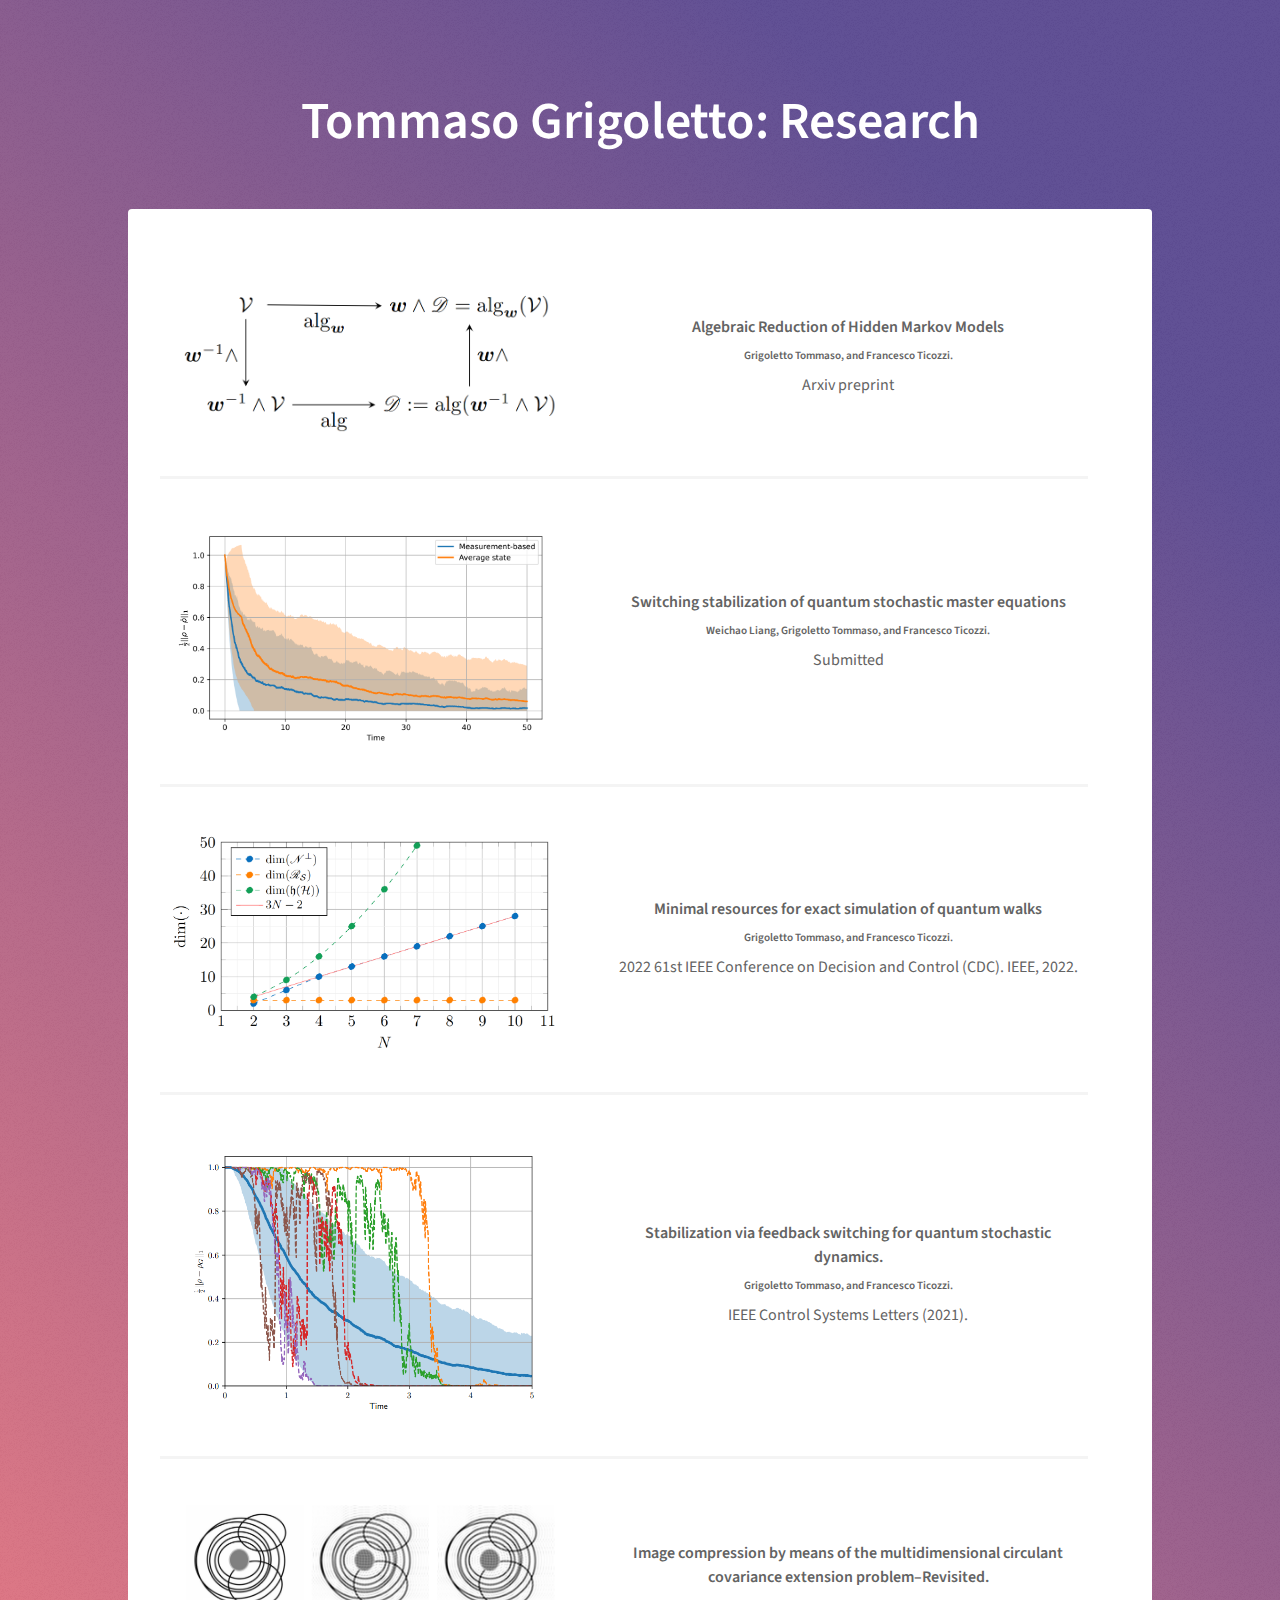
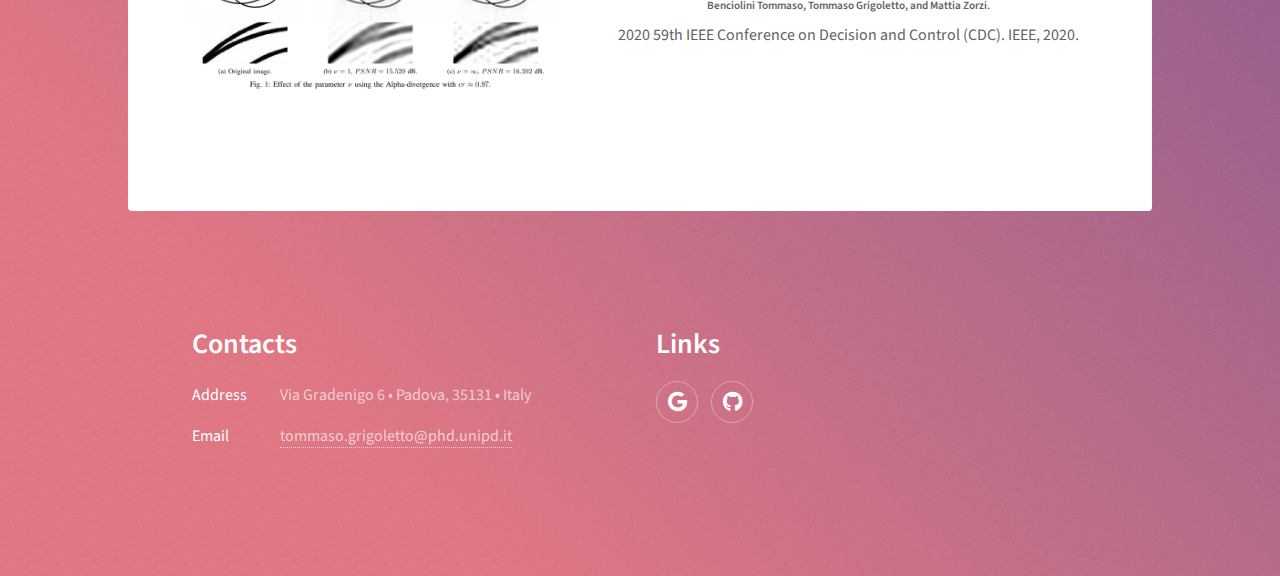
==== pubblications.html @ 8ddb5801 "first commit" ====
<!DOCTYPE HTML>
<html>
	<head>
		<title>Tommaso Grigoletto-Pubblications</title>
		<meta charset="utf-8" />
		<meta name="viewport" content="width=device-width, initial-scale=1, user-scalable=no" />
		<link rel="stylesheet" href="assets/css/main.css" />
		<noscript><link rel="stylesheet" href="assets/css/noscript.css" /></noscript>
	</head>
	<body class="is-preload">

		<!-- Wrapper -->
			<div id="wrapper">

				<!-- Header -->
					<header id="header" class="alt">
						<h1><a href="index.html">Tommaso Grigoletto</a>: Research</h1>
						<!-- <p>Complete list of my pubblications</p> -->
					</header>

				<!-- Main -->
					<div id="main">
						<section id="first" class="main special">
							<ul class="features">
								<article>
									<a  href="https://arxiv.org/abs/2208.05968" class="image"><img src="images/HMMmodel_reduction.png" alt="" /></a>
									<div class="inner">
										<h4><a href="https://arxiv.org/abs/2208.05968">Algebraic Reduction of Hidden Markov Models</a></h4>
										<h5>Grigoletto Tommaso, and Francesco Ticozzi. </h5>
										<p>Arxiv preprint</p>
									</div>
								</article>
								<article>
									<a  href="" class="image"><img src="images/switching2022.png" alt="" /></a>
									<div class="inner">
										<h4><a href="">Switching stabilization of quantum stochastic master equations</a></h4>
										<h5>Weichao Liang, Grigoletto Tommaso, and Francesco Ticozzi. </h5>
										<p>Submitted</p>
									</div>
								</article>
								<article>
									<a href="https://cdc2022.ieeecss.org/" class="image"><img src="images/cdc2022.png" alt="" /></a>
									<div class="inner">
										<h4><a href="https://cdc2022.ieeecss.org/">Minimal resources for exact simulation of quantum walks</a></h4>
										<h5>Grigoletto Tommaso, and Francesco Ticozzi. </h5>
										<p>2022 61st IEEE Conference on Decision and Control (CDC). IEEE, 2022.</p>
									</div>
								</article>
								<article>
									<a href="https://arxiv.org/abs/2012.08712" class="image"><img src="images/plot_2_thesis.png" alt="" /></a> 
									<div class="inner">
										<h4><a href="https://arxiv.org/abs/2012.08712">Stabilization via feedback switching for quantum stochastic dynamics.</a></h4>
										<h5>Grigoletto Tommaso, and Francesco Ticozzi. </h5>
										<p>IEEE Control Systems Letters (2021).</p>
									</div>
								</article>
								<article>
									<a href="https://arxiv.org/abs/2009.02508" class="image"><img src="images/cdc2020paper.png" alt="" /></a>
									<div class="inner">
										<h4><a href="https://arxiv.org/abs/2009.02508">Image compression by means of the multidimensional circulant covariance extension problem–Revisited.</a></h4>
										<h5>Benciolini Tommaso, Tommaso Grigoletto, and Mattia Zorzi.</h5>
										<p>2020 59th IEEE Conference on Decision and Control (CDC). IEEE, 2020.</p>
									</div>
								</article>
							</ul>
						</section>
						<div class="features">
							
						</div>

					</div>

				<!-- Footer -->
				<footer id="footer">
					<section>
						<h2>Contacts</h2>
						<dl class="alt">
							<dt>Address</dt>
							<dd>Via Gradenigo 6 &bull; Padova, 35131 &bull; Italy</dd>
							<dt>Email</dt>
							<dd><a href="emailto:tommaso.grigoletto@phd.unipd.it">tommaso.grigoletto@phd.unipd.it</a></dd>
						</dl>
					</section>
					<section>
						<h2>Links</h2>
						<ul class="icons">
							<!-- <li><a href="#" class="icon brands fa-twitter alt"><span class="label">Twitter</span></a></li>
							<li><a href="#" class="icon brands fa-facebook-f alt"><span class="label">Facebook</span></a></li>
							<li><a href="#" class="icon brands fa-instagram alt"><span class="label">Instagram</span></a></li> -->
							<li><a href="https://scholar.google.com/citations?user=uL1W4vEAAAAJ&hl=it&oi=ao" class="icon brands fa-google alt"><span class="label">Google Scholar</span></a></li>
							<li><a href="https://github.com/tommygrigo" class="icon brands fa-github alt"><span class="label">GitHub</span></a></li>
							<!-- <li><a href="#" class="icon brands fa-dribbble alt"><span class="label">Dribbble</span></a></li> -->
						</ul>
					</section>
					<!-- <p class="copyright">&copy; Untitled. Design: <a href="https://html5up.net">HTML5 UP</a>.</p> -->
				</footer>

			</div>

		<!-- Scripts -->
			<script src="assets/js/jquery.min.js"></script>
			<script src="assets/js/jquery.scrollex.min.js"></script>
			<script src="assets/js/jquery.scrolly.min.js"></script>
			<script src="assets/js/browser.min.js"></script>
			<script src="assets/js/breakpoints.min.js"></script>
			<script src="assets/js/util.js"></script>
			<script src="assets/js/main.js"></script>

	</body>
</html>
---- assets/css/main.css ----
@import url(fontawesome-all.min.css);
@import 'https://fonts.googleapis.com/css?family=Source+Sans+Pro:300,400';

/*
	Stellar by HTML5 UP
	html5up.net | @ajlkn
	Free for personal and commercial use under the CCA 3.0 license (html5up.net/license)
*/

html, body, div, span, applet, object,
iframe, h1, h2, h3, h4, h5, h6, p, blockquote,
pre, a, abbr, acronym, address, big, cite,
code, del, dfn, em, img, ins, kbd, q, s, samp,
small, strike, strong, sub, sup, tt, var, b,
u, i, center, dl, dt, dd, ol, ul, li, fieldset,
form, label, legend, table, caption, tbody,
tfoot, thead, tr, th, td, article, aside,
canvas, details, embed, figure, figcaption,
footer, header, hgroup, menu, nav, output, ruby,
section, summary, time, mark, audio, video {
	margin: 0;
	padding: 0;
	border: 0;
	font-size: 100%;
	font: inherit;
	vertical-align: baseline;}

article, aside, details, figcaption, figure,
footer, header, hgroup, menu, nav, section {
	display: block;}

body {
	line-height: 1;
}

ol, ul {
	list-style: none;
}

blockquote, q {
	quotes: none;
}

	blockquote:before, blockquote:after, q:before, q:after {
		content: '';
		content: none;
	}

table {
	border-collapse: collapse;
	border-spacing: 0;
}

body {
	-webkit-text-size-adjust: none;
}

mark {
	background-color: transparent;
	color: inherit;
}

input::-moz-focus-inner {
	border: 0;
	padding: 0;
}

input, select, textarea {
	-moz-appearance: none;
	-webkit-appearance: none;
	-ms-appearance: none;
	appearance: none;
}

/* Basic */

	@-ms-viewport {
		width: device-width;
	}

	body {
		-ms-overflow-style: scrollbar;
	}

	@media screen and (max-width: 480px) {

		html, body {
			min-width: 320px;
		}

	}

	html {
		box-sizing: border-box;
	}

	*, *:before, *:after {
		box-sizing: inherit;
	}

	body {
		background-color: #935d8c;
		background-image: url("images/overlay.png"), -moz-linear-gradient(45deg, #e37682 15%, #5f4d93 85%);
		background-image: url("images/overlay.png"), -webkit-linear-gradient(45deg, #e37682 15%, #5f4d93 85%);
		background-image: url("images/overlay.png"), -ms-linear-gradient(45deg, #e37682 15%, #5f4d93 85%);
		background-image: url("images/overlay.png"), linear-gradient(45deg, #e37682 15%, #5f4d93 85%);
	}

		body.is-preload *, body.is-preload *:before, body.is-preload *:after {
			-moz-animation: none !important;
			-webkit-animation: none !important;
			-ms-animation: none !important;
			animation: none !important;
			-moz-transition: none !important;
			-webkit-transition: none !important;
			-ms-transition: none !important;
			transition: none !important;
		}

/* Type */

	body {
		background-color: #935d8c;
		color: rgba(255, 255, 255, 0.65);
	}

	body, input, select, textarea {
		font-family: "Source Sans Pro", Helvetica, sans-serif;
		font-size: 17pt;
		font-weight: 400;
		line-height: 1.75;
	}

		@media screen and (max-width: 1680px) {

			body, input, select, textarea {
				font-size: 14pt;
			}

		}

		@media screen and (max-width: 1280px) {

			body, input, select, textarea {
				font-size: 12pt;
			}

		}

		@media screen and (max-width: 360px) {

			body, input, select, textarea {
				font-size: 11pt;
			}

		}

	a {
		-moz-transition: color 0.2s ease, border-bottom 0.2s ease;
		-webkit-transition: color 0.2s ease, border-bottom 0.2s ease;
		-ms-transition: color 0.2s ease, border-bottom 0.2s ease;
		transition: color 0.2s ease, border-bottom 0.2s ease;
		text-decoration: none;
		border-bottom: dotted 1px;
		color: inherit;
	}

		a:hover {
			border-bottom-color: transparent;
		}

	strong, b {
		font-weight: 700;
	}

	em, i {
		font-style: italic;
	}

	p {
		margin: 0 0 2em 0;
	}

		p.content {
			-moz-columns: 20em 2;
			-webkit-columns: 20em 2;
			-ms-columns: 20em 2;
			columns: 20em 2;
			-moz-column-gap: 2em;
			-webkit-column-gap: 2em;
			-ms-column-gap: 2em;
			column-gap: 2em;
			text-align: justify;
		}

	h1, h2, h3, h4, h5, h6 {
		font-weight: 600;
		line-height: 1em;
		margin: 0 0 0.56em 0;
	/*letter-spacing: -0.025em;*/
	}

		h1 a, h2 a, h3 a, h4 a, h5 a, h6 a {
			border: 0;
			color: inherit;
			text-decoration: none;
		}

		h2 {
			font-size: 1.75em;
			line-height: 1.5em;
		}
	
		h3 {
			font-size: 1em;
			line-height: 1.5em;
		}
	
		h4 {
			font-size: 1em;
			line-height: 1.5em;
		}
	
		h5 {
			font-size: 0.7em;
			line-height: 1.5em;
		}
	
		h6 {
			font-size: 0.5Sem;
			line-height: 1.5em;
		}

	@media screen and (max-width: 736px) {

		h1 {
			font-size: 2em;
		}

	}

	sub {
		font-size: 0.8em;
		position: relative;
		top: 0.5em;
	}

	sup {
		font-size: 0.8em;
		position: relative;
		top: -0.5em;
	}

	blockquote {
		border-left: solid 4px;
		font-style: italic;
		margin: 0 0 2em 0;
		padding: 0.5em 0 0.5em 2em;
	}

	code {
		border-radius: 8px;
		border: solid 1px;
		font-family: "Courier New", monospace;
		font-size: 0.9em;
		margin: 0 0.25em;
		padding: 0.25em 0.65em;
	}

	pre {
		-webkit-overflow-scrolling: touch;
		font-family: "Courier New", monospace;
		font-size: 0.9em;
		margin: 0 0 2em 0;
	}

		pre code {
			display: block;
			line-height: 1.75;
			padding: 1em 1.5em;
			overflow-x: auto;
		}

	hr {
		border: 0;
		border-bottom: solid 1px;
		margin: 2em 0;
	}

		hr.major {
			margin: 3em 0;
		}

	.align-left {
		text-align: left;
	}

	.align-center {
		text-align: center;
	}

	.align-right {
		text-align: right;
	}

	input, select, textarea {
		color: #ffffff;
	}

	a:hover {
		color: #ffffff;
	}

	strong, b {
		color: #ffffff;
	}

	h1, h2, h3, h4, h5, h6 {
		color: #ffffff;
	}

	blockquote {
		border-left-color: rgba(255, 255, 255, 0.35);
	}

	code {
		background: rgba(255, 255, 255, 0.075);
		border-color: rgba(255, 255, 255, 0.35);
	}

	hr {
		border-bottom-color: rgba(255, 255, 255, 0.35);
	}

/* Row */

	.row {
		display: flex;
		flex-wrap: wrap;
		box-sizing: border-box;
		align-items: stretch;
	}

		.row > * {
			box-sizing: border-box;
		}

		.row.gtr-uniform > * > :last-child {
			margin-bottom: 0;
		}

		.row.aln-left {
			justify-content: flex-start;
		}

		.row.aln-center {
			justify-content: center;
		}

		.row.aln-right {
			justify-content: flex-end;
		}

		.row.aln-top {
			align-items: flex-start;
		}

		.row.aln-middle {
			align-items: center;
		}

		.row.aln-bottom {
			align-items: flex-end;
		}

		.row > .imp {
			order: -1;
		}

		.row > .col-1 {
			width: 8.33333%;
		}

		.row > .off-1 {
			margin-left: 8.33333%;
		}

		.row > .col-2 {
			width: 16.66667%;
		}

		.row > .off-2 {
			margin-left: 16.66667%;
		}

		.row > .col-3 {
			width: 25%;
		}

		.row > .off-3 {
			margin-left: 25%;
		}

		.row > .col-4 {
			width: 33.33333%;
		}

		.row > .off-4 {
			margin-left: 33.33333%;
		}

		.row > .col-5 {
			width: 41.66667%;
		}

		.row > .off-5 {
			margin-left: 41.66667%;
		}

		.row > .col-6 {
			width: 50%;
		}

		.row > .off-6 {
			margin-left: 50%;
		}

		.row > .col-7 {
			width: 58.33333%;
		}

		.row > .off-7 {
			margin-left: 58.33333%;
		}

		.row > .col-8 {
			width: 66.66667%;
		}

		.row > .off-8 {
			margin-left: 66.66667%;
		}

		.row > .col-9 {
			width: 75%;
		}

		.row > .off-9 {
			margin-left: 75%;
		}

		.row > .col-10 {
			width: 83.33333%;
		}

		.row > .off-10 {
			margin-left: 83.33333%;
		}

		.row > .col-11 {
			width: 91.66667%;
		}

		.row > .off-11 {
			margin-left: 91.66667%;
		}

		.row > .col-12 {
			width: 100%;
		}

		.row > .off-12 {
			margin-left: 100%;
		}

		.row.gtr-0 {
			margin-top: 0;
			margin-left: 0em;
		}

			.row.gtr-0 > * {
				padding: 0 0 0 0em;
			}

			.row.gtr-0.gtr-uniform {
				margin-top: 0em;
			}

				.row.gtr-0.gtr-uniform > * {
					padding-top: 0em;
				}

		.row.gtr-25 {
			margin-top: 0;
			margin-left: -0.375em;
		}

			.row.gtr-25 > * {
				padding: 0 0 0 0.375em;
			}

			.row.gtr-25.gtr-uniform {
				margin-top: -0.375em;
			}

				.row.gtr-25.gtr-uniform > * {
					padding-top: 0.375em;
				}

		.row.gtr-50 {
			margin-top: 0;
			margin-left: -0.75em;
		}

			.row.gtr-50 > * {
				padding: 0 0 0 0.75em;
			}

			.row.gtr-50.gtr-uniform {
				margin-top: -0.75em;
			}

				.row.gtr-50.gtr-uniform > * {
					padding-top: 0.75em;
				}

		.row {
			margin-top: 0;
			margin-left: -1.5em;
		}

			.row > * {
				padding: 0 0 0 1.5em;
			}

			.row.gtr-uniform {
				margin-top: -1.5em;
			}

				.row.gtr-uniform > * {
					padding-top: 1.5em;
				}

		.row.gtr-150 {
			margin-top: 0;
			margin-left: -2.25em;
		}

			.row.gtr-150 > * {
				padding: 0 0 0 2.25em;
			}

			.row.gtr-150.gtr-uniform {
				margin-top: -2.25em;
			}

				.row.gtr-150.gtr-uniform > * {
					padding-top: 2.25em;
				}

		.row.gtr-200 {
			margin-top: 0;
			margin-left: -3em;
		}

			.row.gtr-200 > * {
				padding: 0 0 0 3em;
			}

			.row.gtr-200.gtr-uniform {
				margin-top: -3em;
			}

				.row.gtr-200.gtr-uniform > * {
					padding-top: 3em;
				}

		@media screen and (max-width: 1680px) {

			.row {
				display: flex;
				flex-wrap: wrap;
				box-sizing: border-box;
				align-items: stretch;
			}

				.row > * {
					box-sizing: border-box;
				}

				.row.gtr-uniform > * > :last-child {
					margin-bottom: 0;
				}

				.row.aln-left {
					justify-content: flex-start;
				}

				.row.aln-center {
					justify-content: center;
				}

				.row.aln-right {
					justify-content: flex-end;
				}

				.row.aln-top {
					align-items: flex-start;
				}

				.row.aln-middle {
					align-items: center;
				}

				.row.aln-bottom {
					align-items: flex-end;
				}

				.row > .imp-xlarge {
					order: -1;
				}

				.row > .col-1-xlarge {
					width: 8.33333%;
				}

				.row > .off-1-xlarge {
					margin-left: 8.33333%;
				}

				.row > .col-2-xlarge {
					width: 16.66667%;
				}

				.row > .off-2-xlarge {
					margin-left: 16.66667%;
				}

				.row > .col-3-xlarge {
					width: 25%;
				}

				.row > .off-3-xlarge {
					margin-left: 25%;
				}

				.row > .col-4-xlarge {
					width: 33.33333%;
				}

				.row > .off-4-xlarge {
					margin-left: 33.33333%;
				}

				.row > .col-5-xlarge {
					width: 41.66667%;
				}

				.row > .off-5-xlarge {
					margin-left: 41.66667%;
				}

				.row > .col-6-xlarge {
					width: 50%;
				}

				.row > .off-6-xlarge {
					margin-left: 50%;
				}

				.row > .col-7-xlarge {
					width: 58.33333%;
				}

				.row > .off-7-xlarge {
					margin-left: 58.33333%;
				}

				.row > .col-8-xlarge {
					width: 66.66667%;
				}

				.row > .off-8-xlarge {
					margin-left: 66.66667%;
				}

				.row > .col-9-xlarge {
					width: 75%;
				}

				.row > .off-9-xlarge {
					margin-left: 75%;
				}

				.row > .col-10-xlarge {
					width: 83.33333%;
				}

				.row > .off-10-xlarge {
					margin-left: 83.33333%;
				}

				.row > .col-11-xlarge {
					width: 91.66667%;
				}

				.row > .off-11-xlarge {
					margin-left: 91.66667%;
				}

				.row > .col-12-xlarge {
					width: 100%;
				}

				.row > .off-12-xlarge {
					margin-left: 100%;
				}

				.row.gtr-0 {
					margin-top: 0;
					margin-left: 0em;
				}

					.row.gtr-0 > * {
						padding: 0 0 0 0em;
					}

					.row.gtr-0.gtr-uniform {
						margin-top: 0em;
					}

						.row.gtr-0.gtr-uniform > * {
							padding-top: 0em;
						}

				.row.gtr-25 {
					margin-top: 0;
					margin-left: -0.375em;
				}

					.row.gtr-25 > * {
						padding: 0 0 0 0.375em;
					}

					.row.gtr-25.gtr-uniform {
						margin-top: -0.375em;
					}

						.row.gtr-25.gtr-uniform > * {
							padding-top: 0.375em;
						}

				.row.gtr-50 {
					margin-top: 0;
					margin-left: -0.75em;
				}

					.row.gtr-50 > * {
						padding: 0 0 0 0.75em;
					}

					.row.gtr-50.gtr-uniform {
						margin-top: -0.75em;
					}

						.row.gtr-50.gtr-uniform > * {
							padding-top: 0.75em;
						}

				.row {
					margin-top: 0;
					margin-left: -1.5em;
				}

					.row > * {
						padding: 0 0 0 1.5em;
					}

					.row.gtr-uniform {
						margin-top: -1.5em;
					}

						.row.gtr-uniform > * {
							padding-top: 1.5em;
						}

				.row.gtr-150 {
					margin-top: 0;
					margin-left: -2.25em;
				}

					.row.gtr-150 > * {
						padding: 0 0 0 2.25em;
					}

					.row.gtr-150.gtr-uniform {
						margin-top: -2.25em;
					}

						.row.gtr-150.gtr-uniform > * {
							padding-top: 2.25em;
						}

				.row.gtr-200 {
					margin-top: 0;
					margin-left: -3em;
				}

					.row.gtr-200 > * {
						padding: 0 0 0 3em;
					}

					.row.gtr-200.gtr-uniform {
						margin-top: -3em;
					}

						.row.gtr-200.gtr-uniform > * {
							padding-top: 3em;
						}

		}

		@media screen and (max-width: 1280px) {

			.row {
				display: flex;
				flex-wrap: wrap;
				box-sizing: border-box;
				align-items: stretch;
			}

				.row > * {
					box-sizing: border-box;
				}

				.row.gtr-uniform > * > :last-child {
					margin-bottom: 0;
				}

				.row.aln-left {
					justify-content: flex-start;
				}

				.row.aln-center {
					justify-content: center;
				}

				.row.aln-right {
					justify-content: flex-end;
				}

				.row.aln-top {
					align-items: flex-start;
				}

				.row.aln-middle {
					align-items: center;
				}

				.row.aln-bottom {
					align-items: flex-end;
				}

				.row > .imp-large {
					order: -1;
				}

				.row > .col-1-large {
					width: 8.33333%;
				}

				.row > .off-1-large {
					margin-left: 8.33333%;
				}

				.row > .col-2-large {
					width: 16.66667%;
				}

				.row > .off-2-large {
					margin-left: 16.66667%;
				}

				.row > .col-3-large {
					width: 25%;
				}

				.row > .off-3-large {
					margin-left: 25%;
				}

				.row > .col-4-large {
					width: 33.33333%;
				}

				.row > .off-4-large {
					margin-left: 33.33333%;
				}

				.row > .col-5-large {
					width: 41.66667%;
				}

				.row > .off-5-large {
					margin-left: 41.66667%;
				}

				.row > .col-6-large {
					width: 50%;
				}

				.row > .off-6-large {
					margin-left: 50%;
				}

				.row > .col-7-large {
					width: 58.33333%;
				}

				.row > .off-7-large {
					margin-left: 58.33333%;
				}

				.row > .col-8-large {
					width: 66.66667%;
				}

				.row > .off-8-large {
					margin-left: 66.66667%;
				}

				.row > .col-9-large {
					width: 75%;
				}

				.row > .off-9-large {
					margin-left: 75%;
				}

				.row > .col-10-large {
					width: 83.33333%;
				}

				.row > .off-10-large {
					margin-left: 83.33333%;
				}

				.row > .col-11-large {
					width: 91.66667%;
				}

				.row > .off-11-large {
					margin-left: 91.66667%;
				}

				.row > .col-12-large {
					width: 100%;
				}

				.row > .off-12-large {
					margin-left: 100%;
				}

				.row.gtr-0 {
					margin-top: 0;
					margin-left: 0em;
				}

					.row.gtr-0 > * {
						padding: 0 0 0 0em;
					}

					.row.gtr-0.gtr-uniform {
						margin-top: 0em;
					}

						.row.gtr-0.gtr-uniform > * {
							padding-top: 0em;
						}

				.row.gtr-25 {
					margin-top: 0;
					margin-left: -0.375em;
				}

					.row.gtr-25 > * {
						padding: 0 0 0 0.375em;
					}

					.row.gtr-25.gtr-uniform {
						margin-top: -0.375em;
					}

						.row.gtr-25.gtr-uniform > * {
							padding-top: 0.375em;
						}

				.row.gtr-50 {
					margin-top: 0;
					margin-left: -0.75em;
				}

					.row.gtr-50 > * {
						padding: 0 0 0 0.75em;
					}

					.row.gtr-50.gtr-uniform {
						margin-top: -0.75em;
					}

						.row.gtr-50.gtr-uniform > * {
							padding-top: 0.75em;
						}

				.row {
					margin-top: 0;
					margin-left: -1.5em;
				}

					.row > * {
						padding: 0 0 0 1.5em;
					}

					.row.gtr-uniform {
						margin-top: -1.5em;
					}

						.row.gtr-uniform > * {
							padding-top: 1.5em;
						}

				.row.gtr-150 {
					margin-top: 0;
					margin-left: -2.25em;
				}

					.row.gtr-150 > * {
						padding: 0 0 0 2.25em;
					}

					.row.gtr-150.gtr-uniform {
						margin-top: -2.25em;
					}

						.row.gtr-150.gtr-uniform > * {
							padding-top: 2.25em;
						}

				.row.gtr-200 {
					margin-top: 0;
					margin-left: -3em;
				}

					.row.gtr-200 > * {
						padding: 0 0 0 3em;
					}

					.row.gtr-200.gtr-uniform {
						margin-top: -3em;
					}

						.row.gtr-200.gtr-uniform > * {
							padding-top: 3em;
						}

		}

		@media screen and (max-width: 980px) {

			.row {
				display: flex;
				flex-wrap: wrap;
				box-sizing: border-box;
				align-items: stretch;
			}

				.row > * {
					box-sizing: border-box;
				}

				.row.gtr-uniform > * > :last-child {
					margin-bottom: 0;
				}

				.row.aln-left {
					justify-content: flex-start;
				}

				.row.aln-center {
					justify-content: center;
				}

				.row.aln-right {
					justify-content: flex-end;
				}

				.row.aln-top {
					align-items: flex-start;
				}

				.row.aln-middle {
					align-items: center;
				}

				.row.aln-bottom {
					align-items: flex-end;
				}

				.row > .imp-medium {
					order: -1;
				}

				.row > .col-1-medium {
					width: 8.33333%;
				}

				.row > .off-1-medium {
					margin-left: 8.33333%;
				}

				.row > .col-2-medium {
					width: 16.66667%;
				}

				.row > .off-2-medium {
					margin-left: 16.66667%;
				}

				.row > .col-3-medium {
					width: 25%;
				}

				.row > .off-3-medium {
					margin-left: 25%;
				}

				.row > .col-4-medium {
					width: 33.33333%;
				}

				.row > .off-4-medium {
					margin-left: 33.33333%;
				}

				.row > .col-5-medium {
					width: 41.66667%;
				}

				.row > .off-5-medium {
					margin-left: 41.66667%;
				}

				.row > .col-6-medium {
					width: 50%;
				}

				.row > .off-6-medium {
					margin-left: 50%;
				}

				.row > .col-7-medium {
					width: 58.33333%;
				}

				.row > .off-7-medium {
					margin-left: 58.33333%;
				}

				.row > .col-8-medium {
					width: 66.66667%;
				}

				.row > .off-8-medium {
					margin-left: 66.66667%;
				}

				.row > .col-9-medium {
					width: 75%;
				}

				.row > .off-9-medium {
					margin-left: 75%;
				}

				.row > .col-10-medium {
					width: 83.33333%;
				}

				.row > .off-10-medium {
					margin-left: 83.33333%;
				}

				.row > .col-11-medium {
					width: 91.66667%;
				}

				.row > .off-11-medium {
					margin-left: 91.66667%;
				}

				.row > .col-12-medium {
					width: 100%;
				}

				.row > .off-12-medium {
					margin-left: 100%;
				}

				.row.gtr-0 {
					margin-top: 0;
					margin-left: 0em;
				}

					.row.gtr-0 > * {
						padding: 0 0 0 0em;
					}

					.row.gtr-0.gtr-uniform {
						margin-top: 0em;
					}

						.row.gtr-0.gtr-uniform > * {
							padding-top: 0em;
						}

				.row.gtr-25 {
					margin-top: 0;
					margin-left: -0.375em;
				}

					.row.gtr-25 > * {
						padding: 0 0 0 0.375em;
					}

					.row.gtr-25.gtr-uniform {
						margin-top: -0.375em;
					}

						.row.gtr-25.gtr-uniform > * {
							padding-top: 0.375em;
						}

				.row.gtr-50 {
					margin-top: 0;
					margin-left: -0.75em;
				}

					.row.gtr-50 > * {
						padding: 0 0 0 0.75em;
					}

					.row.gtr-50.gtr-uniform {
						margin-top: -0.75em;
					}

						.row.gtr-50.gtr-uniform > * {
							padding-top: 0.75em;
						}

				.row {
					margin-top: 0;
					margin-left: -1.5em;
				}

					.row > * {
						padding: 0 0 0 1.5em;
					}

					.row.gtr-uniform {
						margin-top: -1.5em;
					}

						.row.gtr-uniform > * {
							padding-top: 1.5em;
						}

				.row.gtr-150 {
					margin-top: 0;
					margin-left: -2.25em;
				}

					.row.gtr-150 > * {
						padding: 0 0 0 2.25em;
					}

					.row.gtr-150.gtr-uniform {
						margin-top: -2.25em;
					}

						.row.gtr-150.gtr-uniform > * {
							padding-top: 2.25em;
						}

				.row.gtr-200 {
					margin-top: 0;
					margin-left: -3em;
				}

					.row.gtr-200 > * {
						padding: 0 0 0 3em;
					}

					.row.gtr-200.gtr-uniform {
						margin-top: -3em;
					}

						.row.gtr-200.gtr-uniform > * {
							padding-top: 3em;
						}

		}

		@media screen and (max-width: 736px) {

			.row {
				display: flex;
				flex-wrap: wrap;
				box-sizing: border-box;
				align-items: stretch;
			}

				.row > * {
					box-sizing: border-box;
				}

				.row.gtr-uniform > * > :last-child {
					margin-bottom: 0;
				}

				.row.aln-left {
					justify-content: flex-start;
				}

				.row.aln-center {
					justify-content: center;
				}

				.row.aln-right {
					justify-content: flex-end;
				}

				.row.aln-top {
					align-items: flex-start;
				}

				.row.aln-middle {
					align-items: center;
				}

				.row.aln-bottom {
					align-items: flex-end;
				}

				.row > .imp-small {
					order: -1;
				}

				.row > .col-1-small {
					width: 8.33333%;
				}

				.row > .off-1-small {
					margin-left: 8.33333%;
				}

				.row > .col-2-small {
					width: 16.66667%;
				}

				.row > .off-2-small {
					margin-left: 16.66667%;
				}

				.row > .col-3-small {
					width: 25%;
				}

				.row > .off-3-small {
					margin-left: 25%;
				}

				.row > .col-4-small {
					width: 33.33333%;
				}

				.row > .off-4-small {
					margin-left: 33.33333%;
				}

				.row > .col-5-small {
					width: 41.66667%;
				}

				.row > .off-5-small {
					margin-left: 41.66667%;
				}

				.row > .col-6-small {
					width: 50%;
				}

				.row > .off-6-small {
					margin-left: 50%;
				}

				.row > .col-7-small {
					width: 58.33333%;
				}

				.row > .off-7-small {
					margin-left: 58.33333%;
				}

				.row > .col-8-small {
					width: 66.66667%;
				}

				.row > .off-8-small {
					margin-left: 66.66667%;
				}

				.row > .col-9-small {
					width: 75%;
				}

				.row > .off-9-small {
					margin-left: 75%;
				}

				.row > .col-10-small {
					width: 83.33333%;
				}

				.row > .off-10-small {
					margin-left: 83.33333%;
				}

				.row > .col-11-small {
					width: 91.66667%;
				}

				.row > .off-11-small {
					margin-left: 91.66667%;
				}

				.row > .col-12-small {
					width: 100%;
				}

				.row > .off-12-small {
					margin-left: 100%;
				}

				.row.gtr-0 {
					margin-top: 0;
					margin-left: 0em;
				}

					.row.gtr-0 > * {
						padding: 0 0 0 0em;
					}

					.row.gtr-0.gtr-uniform {
						margin-top: 0em;
					}

						.row.gtr-0.gtr-uniform > * {
							padding-top: 0em;
						}

				.row.gtr-25 {
					margin-top: 0;
					margin-left: -0.25em;
				}

					.row.gtr-25 > * {
						padding: 0 0 0 0.25em;
					}

					.row.gtr-25.gtr-uniform {
						margin-top: -0.25em;
					}

						.row.gtr-25.gtr-uniform > * {
							padding-top: 0.25em;
						}

				.row.gtr-50 {
					margin-top: 0;
					margin-left: -0.5em;
				}

					.row.gtr-50 > * {
						padding: 0 0 0 0.5em;
					}

					.row.gtr-50.gtr-uniform {
						margin-top: -0.5em;
					}

						.row.gtr-50.gtr-uniform > * {
							padding-top: 0.5em;
						}

				.row {
					margin-top: 0;
					margin-left: -1em;
				}

					.row > * {
						padding: 0 0 0 1em;
					}

					.row.gtr-uniform {
						margin-top: -1em;
					}

						.row.gtr-uniform > * {
							padding-top: 1em;
						}

				.row.gtr-150 {
					margin-top: 0;
					margin-left: -1.5em;
				}

					.row.gtr-150 > * {
						padding: 0 0 0 1.5em;
					}

					.row.gtr-150.gtr-uniform {
						margin-top: -1.5em;
					}

						.row.gtr-150.gtr-uniform > * {
							padding-top: 1.5em;
						}

				.row.gtr-200 {
					margin-top: 0;
					margin-left: -2em;
				}

					.row.gtr-200 > * {
						padding: 0 0 0 2em;
					}

					.row.gtr-200.gtr-uniform {
						margin-top: -2em;
					}

						.row.gtr-200.gtr-uniform > * {
							padding-top: 2em;
						}

		}

		@media screen and (max-width: 480px) {

			.row {
				display: flex;
				flex-wrap: wrap;
				box-sizing: border-box;
				align-items: stretch;
			}

				.row > * {
					box-sizing: border-box;
				}

				.row.gtr-uniform > * > :last-child {
					margin-bottom: 0;
				}

				.row.aln-left {
					justify-content: flex-start;
				}

				.row.aln-center {
					justify-content: center;
				}

				.row.aln-right {
					justify-content: flex-end;
				}

				.row.aln-top {
					align-items: flex-start;
				}

				.row.aln-middle {
					align-items: center;
				}

				.row.aln-bottom {
					align-items: flex-end;
				}

				.row > .imp-xsmall {
					order: -1;
				}

				.row > .col-1-xsmall {
					width: 8.33333%;
				}

				.row > .off-1-xsmall {
					margin-left: 8.33333%;
				}

				.row > .col-2-xsmall {
					width: 16.66667%;
				}

				.row > .off-2-xsmall {
					margin-left: 16.66667%;
				}

				.row > .col-3-xsmall {
					width: 25%;
				}

				.row > .off-3-xsmall {
					margin-left: 25%;
				}

				.row > .col-4-xsmall {
					width: 33.33333%;
				}

				.row > .off-4-xsmall {
					margin-left: 33.33333%;
				}

				.row > .col-5-xsmall {
					width: 41.66667%;
				}

				.row > .off-5-xsmall {
					margin-left: 41.66667%;
				}

				.row > .col-6-xsmall {
					width: 50%;
				}

				.row > .off-6-xsmall {
					margin-left: 50%;
				}

				.row > .col-7-xsmall {
					width: 58.33333%;
				}

				.row > .off-7-xsmall {
					margin-left: 58.33333%;
				}

				.row > .col-8-xsmall {
					width: 66.66667%;
				}

				.row > .off-8-xsmall {
					margin-left: 66.66667%;
				}

				.row > .col-9-xsmall {
					width: 75%;
				}

				.row > .off-9-xsmall {
					margin-left: 75%;
				}

				.row > .col-10-xsmall {
					width: 83.33333%;
				}

				.row > .off-10-xsmall {
					margin-left: 83.33333%;
				}

				.row > .col-11-xsmall {
					width: 91.66667%;
				}

				.row > .off-11-xsmall {
					margin-left: 91.66667%;
				}

				.row > .col-12-xsmall {
					width: 100%;
				}

				.row > .off-12-xsmall {
					margin-left: 100%;
				}

				.row.gtr-0 {
					margin-top: 0;
					margin-left: 0em;
				}

					.row.gtr-0 > * {
						padding: 0 0 0 0em;
					}

					.row.gtr-0.gtr-uniform {
						margin-top: 0em;
					}

						.row.gtr-0.gtr-uniform > * {
							padding-top: 0em;
						}

				.row.gtr-25 {
					margin-top: 0;
					margin-left: -0.3125em;
				}

					.row.gtr-25 > * {
						padding: 0 0 0 0.3125em;
					}

					.row.gtr-25.gtr-uniform {
						margin-top: -0.3125em;
					}

						.row.gtr-25.gtr-uniform > * {
							padding-top: 0.3125em;
						}

				.row.gtr-50 {
					margin-top: 0;
					margin-left: -0.625em;
				}

					.row.gtr-50 > * {
						padding: 0 0 0 0.625em;
					}

					.row.gtr-50.gtr-uniform {
						margin-top: -0.625em;
					}

						.row.gtr-50.gtr-uniform > * {
							padding-top: 0.625em;
						}

				.row {
					margin-top: 0;
					margin-left: -1.25em;
				}

					.row > * {
						padding: 0 0 0 1.25em;
					}

					.row.gtr-uniform {
						margin-top: -1.25em;
					}

						.row.gtr-uniform > * {
							padding-top: 1.25em;
						}

				.row.gtr-150 {
					margin-top: 0;
					margin-left: -1.875em;
				}

					.row.gtr-150 > * {
						padding: 0 0 0 1.875em;
					}

					.row.gtr-150.gtr-uniform {
						margin-top: -1.875em;
					}

						.row.gtr-150.gtr-uniform > * {
							padding-top: 1.875em;
						}

				.row.gtr-200 {
					margin-top: 0;
					margin-left: -2.5em;
				}

					.row.gtr-200 > * {
						padding: 0 0 0 2.5em;
					}

					.row.gtr-200.gtr-uniform {
						margin-top: -2.5em;
					}

						.row.gtr-200.gtr-uniform > * {
							padding-top: 2.5em;
						}

		}

/* Box */

	.box {
		border-radius: 8px;
		border: solid;
		margin-bottom: 2em;
		padding: 1.5em;
	}

		.box > :last-child,
		.box > :last-child > :last-child,
		.box > :last-child > :last-child > :last-child {
			margin-bottom: 0;
		}

		.box.alt {
			border: 0;
			border-radius: 0;
			padding: 0;
		}

	.box {
		border-color: rgba(255, 255, 255, 0.35);
	}

/* Button */

	input[type="submit"],
	input[type="reset"],
	input[type="button"],
	button,
	.button {
		-moz-appearance: none;
		-webkit-appearance: none;
		-ms-appearance: none;
		appearance: none;
		-moz-transition: background-color 0.2s ease-in-out, color 0.2s ease-in-out;
		-webkit-transition: background-color 0.2s ease-in-out, color 0.2s ease-in-out;
		-ms-transition: background-color 0.2s ease-in-out, color 0.2s ease-in-out;
		transition: background-color 0.2s ease-in-out, color 0.2s ease-in-out;
		border-radius: 8px;
		border: 0;
		cursor: pointer;
		display: inline-block;
		font-weight: 300;
		height: 2.75em;
		line-height: 2.75em;
		min-width: 9.25em;
		padding: 0 1.5em;
		text-align: center;
		text-decoration: none;
		white-space: nowrap;
	}

		input[type="submit"].icon,
		input[type="reset"].icon,
		input[type="button"].icon,
		button.icon,
		.button.icon {
			padding-left: 1.35em;
		}

			input[type="submit"].icon:before,
			input[type="reset"].icon:before,
			input[type="button"].icon:before,
			button.icon:before,
			.button.icon:before {
				margin-right: 0.5em;
			}

		input[type="submit"].fit,
		input[type="reset"].fit,
		input[type="button"].fit,
		button.fit,
		.button.fit {
			width: 100%;
		}

		input[type="submit"].small,
		input[type="reset"].small,
		input[type="button"].small,
		button.small,
		.button.small {
			font-size: 0.8em;
		}

		input[type="submit"].large,
		input[type="reset"].large,
		input[type="button"].large,
		button.large,
		.button.large {
			font-size: 1.35em;
		}

		input[type="submit"].disabled, input[type="submit"]:disabled,
		input[type="reset"].disabled,
		input[type="reset"]:disabled,
		input[type="button"].disabled,
		input[type="button"]:disabled,
		button.disabled,
		button:disabled,
		.button.disabled,
		.button:disabled {
			pointer-events: none;
			opacity: 0.25;
		}

		@media screen and (max-width: 736px) {

			input[type="submit"],
			input[type="reset"],
			input[type="button"],
			button,
			.button {
				min-width: 0;
			}

		}

	input[type="submit"],
	input[type="reset"],
	input[type="button"],
	button,
	.button {
		background-color: transparent;
		box-shadow: inset 0 0 0 1px rgba(255, 255, 255, 0.35);
		color: #ffffff !important;
	}

		input[type="submit"]:hover,
		input[type="reset"]:hover,
		input[type="button"]:hover,
		button:hover,
		.button:hover {
			background-color: rgba(255, 255, 255, 0.075);
		}

		input[type="submit"]:active,
		input[type="reset"]:active,
		input[type="button"]:active,
		button:active,
		.button:active {
			background-color: rgba(255, 255, 255, 0.2);
		}

		input[type="submit"].icon:before,
		input[type="reset"].icon:before,
		input[type="button"].icon:before,
		button.icon:before,
		.button.icon:before {
			color: rgba(255, 255, 255, 0.5);
		}

		input[type="submit"].primary,
		input[type="reset"].primary,
		input[type="button"].primary,
		button.primary,
		.button.primary {
			background-color: #8cc9f0;
			color: #ffffff !important;
			box-shadow: none;
		}

			input[type="submit"].primary:hover,
			input[type="reset"].primary:hover,
			input[type="button"].primary:hover,
			button.primary:hover,
			.button.primary:hover {
				background-color: #9acff2;
			}

			input[type="submit"].primary:active,
			input[type="reset"].primary:active,
			input[type="button"].primary:active,
			button.primary:active,
			.button.primary:active {
				background-color: #7ec3ee;
			}

			input[type="submit"].primary.icon:before,
			input[type="reset"].primary.icon:before,
			input[type="button"].primary.icon:before,
			button.primary.icon:before,
			.button.primary.icon:before {
				color: #ffffff !important;
			}

/* Form */

	form {
		margin: 0 0 2em 0;
	}

	label {
		display: block;
		font-size: 0.9em;
		font-weight: 400;
		margin: 0 0 1em 0;
	}

	input[type="text"],
	input[type="password"],
	input[type="email"],
	select,
	textarea {
		-moz-appearance: none;
		-webkit-appearance: none;
		-ms-appearance: none;
		appearance: none;
		border-radius: 8px;
		border: solid 1px;
		color: inherit;
		display: block;
		outline: 0;
		padding: 0 1em;
		text-decoration: none;
		width: 100%;
	}

		input[type="text"]:invalid,
		input[type="password"]:invalid,
		input[type="email"]:invalid,
		select:invalid,
		textarea:invalid {
			box-shadow: none;
		}

	select {
		background-size: 1.25rem;
		background-repeat: no-repeat;
		background-position: calc(100% - 1rem) center;
		height: 2.75em;
		padding-right: 2.75em;
		text-overflow: ellipsis;
	}

		select:focus::-ms-value {
			background-color: transparent;
		}

		select::-ms-expand {
			display: none;
		}

	input[type="text"],
	input[type="password"],
	input[type="email"],
	select {
		height: 2.75em;
	}

	textarea {
		padding: 0.75em 1em;
	}

	input[type="checkbox"],
	input[type="radio"] {
		-moz-appearance: none;
		-webkit-appearance: none;
		-ms-appearance: none;
		appearance: none;
		display: block;
		float: left;
		margin-right: -2em;
		opacity: 0;
		width: 1em;
		z-index: -1;
	}

		input[type="checkbox"] + label,
		input[type="radio"] + label {
			text-decoration: none;
			cursor: pointer;
			display: inline-block;
			font-size: 1em;
			font-weight: 300;
			padding-left: 2.4em;
			padding-right: 0.75em;
			position: relative;
		}

			input[type="checkbox"] + label:before,
			input[type="radio"] + label:before {
				-moz-osx-font-smoothing: grayscale;
				-webkit-font-smoothing: antialiased;
				display: inline-block;
				font-style: normal;
				font-variant: normal;
				text-rendering: auto;
				line-height: 1;
				text-transform: none !important;
				font-family: 'Font Awesome 5 Free';
				font-weight: 900;
			}

			input[type="checkbox"] + label:before,
			input[type="radio"] + label:before {
				border-radius: 8px;
				border: solid 1px;
				content: '';
				display: inline-block;
				font-size: 0.8em;
				height: 2.0625em;
				left: 0;
				line-height: 2.0625em;
				position: absolute;
				text-align: center;
				top: 0;
				width: 2.0625em;
			}

		input[type="checkbox"]:checked + label:before,
		input[type="radio"]:checked + label:before {
			content: '\f00c';
		}

	input[type="checkbox"] + label:before {
		border-radius: 8px;
	}

	input[type="radio"] + label:before {
		border-radius: 100%;
	}

	::-webkit-input-placeholder {
		opacity: 1.0;
	}

	:-moz-placeholder {
		opacity: 1.0;
	}

	::-moz-placeholder {
		opacity: 1.0;
	}

	:-ms-input-placeholder {
		opacity: 1.0;
	}

	label {
		color: #ffffff;
	}

	input[type="text"],
	input[type="password"],
	input[type="email"],
	select,
	textarea {
		background-color: rgba(255, 255, 255, 0.075);
		border-color: rgba(255, 255, 255, 0.35);
	}

		input[type="text"]:focus,
		input[type="password"]:focus,
		input[type="email"]:focus,
		select:focus,
		textarea:focus {
			border-color: #8cc9f0;
			box-shadow: 0 0 0 1px #8cc9f0;
		}

	select {
		background-image: url("data:image/svg+xml;charset=utf8,%3Csvg xmlns='http://www.w3.org/2000/svg' width='40' height='40' preserveAspectRatio='none' viewBox='0 0 40 40'%3E%3Cpath d='M9.4,12.3l10.4,10.4l10.4-10.4c0.2-0.2,0.5-0.4,0.9-0.4c0.3,0,0.6,0.1,0.9,0.4l3.3,3.3c0.2,0.2,0.4,0.5,0.4,0.9 c0,0.4-0.1,0.6-0.4,0.9L20.7,31.9c-0.2,0.2-0.5,0.4-0.9,0.4c-0.3,0-0.6-0.1-0.9-0.4L4.3,17.3c-0.2-0.2-0.4-0.5-0.4-0.9 c0-0.4,0.1-0.6,0.4-0.9l3.3-3.3c0.2-0.2,0.5-0.4,0.9-0.4S9.1,12.1,9.4,12.3z' fill='rgba(255, 255, 255, 0.35)' /%3E%3C/svg%3E");
	}

		select option {
			color: #ffffff;
			background: #935d8c;
		}

	input[type="checkbox"] + label,
	input[type="radio"] + label {
		color: rgba(255, 255, 255, 0.65);
	}

		input[type="checkbox"] + label:before,
		input[type="radio"] + label:before {
			background: rgba(255, 255, 255, 0.075);
			border-color: rgba(255, 255, 255, 0.35);
		}

	input[type="checkbox"]:checked + label:before,
	input[type="radio"]:checked + label:before {
		background-color: #ffffff;
		border-color: #ffffff;
		color: #935d8c;
	}

	input[type="checkbox"]:focus + label:before,
	input[type="radio"]:focus + label:before {
		border-color: #8cc9f0;
		box-shadow: 0 0 0 1px #8cc9f0;
	}

	::-webkit-input-placeholder {
		color: rgba(255, 255, 255, 0.5) !important;
	}

	:-moz-placeholder {
		color: rgba(255, 255, 255, 0.5) !important;
	}

	::-moz-placeholder {
		color: rgba(255, 255, 255, 0.5) !important;
	}

	:-ms-input-placeholder {
		color: rgba(255, 255, 255, 0.5) !important;
	}

	.formerize-placeholder {
		color: rgba(255, 255, 255, 0.5) !important;
	}

/* Icon */

	.icon {
		text-decoration: none;
		-moz-transition: background-color 0.2s ease-in-out, color 0.2s ease-in-out;
		-webkit-transition: background-color 0.2s ease-in-out, color 0.2s ease-in-out;
		-ms-transition: background-color 0.2s ease-in-out, color 0.2s ease-in-out;
		transition: background-color 0.2s ease-in-out, color 0.2s ease-in-out;
		border-bottom: none;
		position: relative;
	}

		.icon:before {
			-moz-osx-font-smoothing: grayscale;
			-webkit-font-smoothing: antialiased;
			display: inline-block;
			font-style: normal;
			font-variant: normal;
			text-rendering: auto;
			line-height: 1;
			text-transform: none !important;
			font-family: 'Font Awesome 5 Free';
			font-weight: 400;
		}

		.icon > .label {
			display: none;
		}

		.icon:before {
			line-height: solid;
		}

		.icon.solid:before {
			font-family: 'Font Awesome 5 Brands';
			/* font-weight: 900; */
		}

		.icon.brands:before {
			font-family: 'Font Awesome 5 Brands';
		}

		.icon.major {
			border: solid 1px;
			display: inline-block;
			border-radius: 100%;
			padding: 0.65em;
			margin: 0 0 2em 0;
			cursor: default;
		}

			.icon.major:before {
				display: inline-block;
				font-size: 6.25rem;
				width: 2.25em;
				height: 2.25em;
				line-height: 2.2em;
				border-radius: 100%;
				border: solid 1px;
				text-align: center;
			}

		.icon.alt {
			display: inline-block;
			border: solid 1px;
			border-radius: 100%;
		}

			.icon.alt:before {
				display: block;
				font-size: 1.25em;
				width: 2em;
				height: 2em;
				text-align: center;
				line-height: 2em;
			}

		.icon.style1 {
			color: #efa8b0;
		}

		.icon.style2 {
			color: #c79cc8;
		}

		.icon.style3 {
			color: #a89cc8;
		}

		.icon.style4 {
			color: #9bb2e1;
		}

		.icon.style5 {
			color: #8cc9f0;
		}

		@media screen and (max-width: 1680px) {

			.icon.major:before {
				font-size: 5.5rem;
			}

		}

		@media screen and (max-width: 1280px) {

			.icon.major:before {
				font-size: 4.75rem;
			}

		}

		@media screen and (max-width: 736px) {

			.icon.major {
				margin: 0 0 1.5em 0;
				padding: 0.35em;
			}

				.icon.major:before {
					font-size: 3.5rem;
				}

		}

	.icon.major {
		border-color: rgba(255, 255, 255, 0.35);
	}

		.icon.major:before {
			border-color: rgba(255, 255, 255, 0.35);
		}

	.icon.alt {
		border-color: rgba(255, 255, 255, 0.35);
		color: #ffffff;
	}

		.icon.alt:hover {
			background-color: rgba(255, 255, 255, 0.075);
		}

		.icon.alt:active {
			background-color: rgba(255, 255, 255, 0.2);
		}

/* Image */

	.image {
		border-radius: 8px;
		border: 0;
		display: inline-block;
		position: relative;
	}

	.image[data-position] img {
		-moz-object-fit: cover;
		-webkit-object-fit: cover;
		-ms-object-fit: cover;
		object-fit: cover;
		display: block;
		position: absolute;
		top: 0;
		left: 0;
		width: 100%;
		height: 100%;
	}

	.image[data-position="top left"] img {
		-moz-object-position: top left;
		-webkit-object-position: top left;
		-ms-object-position: top left;
		object-position: top left;
	}

	.image[data-position="top"] img {
		-moz-object-position: top;
		-webkit-object-position: top;
		-ms-object-position: top;
		object-position: top;
	}

	.image[data-position="top right"] img {
		-moz-object-position: top right;
		-webkit-object-position: top right;
		-ms-object-position: top right;
		object-position: top right;
	}

	.image[data-position="right"] img {
		-moz-object-position: right;
		-webkit-object-position: right;
		-ms-object-position: right;
		object-position: right;
	}

	.image[data-position="bottom right"] img {
		-moz-object-position: bottom right;
		-webkit-object-position: bottom right;
		-ms-object-position: bottom right;
		object-position: bottom right;
	}

	.image[data-position="bottom"] img {
		-moz-object-position: bottom;
		-webkit-object-position: bottom;
		-ms-object-position: bottom;
		object-position: bottom;
	}

	.image[data-position="bottom left"] img {
		-moz-object-position: bottom left;
		-webkit-object-position: bottom left;
		-ms-object-position: bottom left;
		object-position: bottom left;
	}

	.image[data-position="left"] img {
		-moz-object-position: left;
		-webkit-object-position: left;
		-ms-object-position: left;
		object-position: left;
	}

	.image[data-position="center"] img {
		-moz-object-position: center;
		-webkit-object-position: center;
		-ms-object-position: center;
		object-position: center;
	}

	.image[data-position="25% 25%"] img {
		-moz-object-position: 25% 25%;
		-webkit-object-position: 25% 25%;
		-ms-object-position: 25% 25%;
		object-position: 25% 25%;
	}

	.image[data-position="75% 25%"] img {
		-moz-object-position: 75% 25%;
		-webkit-object-position: 75% 25%;
		-ms-object-position: 75% 25%;
		object-position: 75% 25%;
	}

	.image[data-position="75% 75%"] img {
		-moz-object-position: 75% 75%;
		-webkit-object-position: 75% 75%;
		-ms-object-position: 75% 75%;
		object-position: 75% 75%;
	}

	.image[data-position="25% 75%"] img {
		-moz-object-position: 25% 75%;
		-webkit-object-position: 25% 75%;
		-ms-object-position: 25% 75%;
		object-position: 25% 75%;
	}

		.image img {
			border-radius: 8px;
			display: block;
		}

		.image.left, .image.right {
			max-width: 40%;
		}

			.image.left img, .image.right img {
				width: 100%;
			}

		.image.left {
			float: left;
			margin: 0 1.5em 1em 0;
			top: 0.25em;
		}

		.image.right {
			float: right;
			margin: 0 0 1em 1.5em;
			top: 0.25em;
		}

		.image.fit {
			display: block;
			margin: 0 0 2em 0;
			width: 100%;
		}

			.image.fit img {
				width: 100%;
			}

		.image.main {
			display: block;
			margin: 0 0 3em 0;
			width: 100%;
		}

			.image.main img {
				width: 100%;
			}

/* List */

	ol {
		list-style: decimal;
		margin: 0 0 2em 0;
		padding-left: 1.25em;
	}

		ol li {
			padding-left: 0.25em;
		}

	ul {
		list-style: disc;
		margin: 0 0 2em 0;
		padding-left: 1em;
	}

		ul li {
			padding-left: 0.5em;
		}

		ul.alt {
			list-style: none;
			padding-left: 0;
		}

			ul.alt li {
				border-top: solid 1px;
				padding: 0.5em 0;
			}

				ul.alt li:first-child {
					border-top: 0;
					padding-top: 0;
				}

	dl {
		margin: 0 0 2em 0;
	}

		dl dt {
			display: block;
			font-weight: 400;
			margin: 0 0 1em 0;
		}

		dl dd {
			margin-left: 2em;
		}

		dl.alt dt {
			display: block;
			width: 3em;
			margin: 0;
			clear: left;
			float: left;
		}

		dl.alt dd {
			margin: 0 0 0.85em 5.5em;
		}

		dl.alt:after {
			content: '';
			display: block;
			clear: both;
		}

	ul.alt li {
		border-top-color: rgba(255, 255, 255, 0.35);
	}

	dl dt {
		color: #ffffff;
	}

/* Actions */

	ul.actions {
		display: -moz-flex;
		display: -webkit-flex;
		display: -ms-flex;
		display: flex;
		cursor: default;
		list-style: none;
		margin-left: -1em;
		padding-left: 0;
	}

		ul.actions li {
			padding: 0 0 0 1em;
			vertical-align: middle;
		}

		ul.actions.special {
			-moz-justify-content: center;
			-webkit-justify-content: center;
			-ms-justify-content: center;
			justify-content: center;
			width: 100%;
			margin-left: 0;
		}

			ul.actions.special li:first-child {
				padding-left: 0;
			}

		ul.actions.stacked {
			-moz-flex-direction: column;
			-webkit-flex-direction: column;
			-ms-flex-direction: column;
			flex-direction: column;
			margin-left: 0;
		}

			ul.actions.stacked li {
				padding: 1.3em 0 0 0;
			}

				ul.actions.stacked li:first-child {
					padding-top: 0;
				}

		ul.actions.fit {
			width: calc(100% + 1em);
		}

			ul.actions.fit li {
				-moz-flex-grow: 1;
				-webkit-flex-grow: 1;
				-ms-flex-grow: 1;
				flex-grow: 1;
				-moz-flex-shrink: 1;
				-webkit-flex-shrink: 1;
				-ms-flex-shrink: 1;
				flex-shrink: 1;
				width: 100%;
			}

				ul.actions.fit li > * {
					width: 100%;
				}

			ul.actions.fit.stacked {
				width: 100%;
			}

		@media screen and (max-width: 480px) {

			ul.actions:not(.fixed) {
				-moz-flex-direction: column;
				-webkit-flex-direction: column;
				-ms-flex-direction: column;
				flex-direction: column;
				margin-left: 0;
				width: 100% !important;
			}

				ul.actions:not(.fixed) li {
					-moz-flex-grow: 1;
					-webkit-flex-grow: 1;
					-ms-flex-grow: 1;
					flex-grow: 1;
					-moz-flex-shrink: 1;
					-webkit-flex-shrink: 1;
					-ms-flex-shrink: 1;
					flex-shrink: 1;
					padding: 1em 0 0 0;
					text-align: center;
					width: 100%;
				}

					ul.actions:not(.fixed) li > * {
						width: 100%;
					}

					ul.actions:not(.fixed) li:first-child {
						padding-top: 0;
					}

					ul.actions:not(.fixed) li input[type="submit"],
					ul.actions:not(.fixed) li input[type="reset"],
					ul.actions:not(.fixed) li input[type="button"],
					ul.actions:not(.fixed) li button,
					ul.actions:not(.fixed) li .button {
						width: 100%;
					}

						ul.actions:not(.fixed) li input[type="submit"].icon:before,
						ul.actions:not(.fixed) li input[type="reset"].icon:before,
						ul.actions:not(.fixed) li input[type="button"].icon:before,
						ul.actions:not(.fixed) li button.icon:before,
						ul.actions:not(.fixed) li .button.icon:before {
							margin-left: -0.5rem;
						}

		}

/* Icons */

	ul.icons {
		cursor: default;
		list-style: none;
		padding-left: 0;
	}

		ul.icons li {
			display: inline-block;
			padding: 0 0.65em 0 0;
		}

			ul.icons li:last-child {
				padding-right: 0 !important;
			}

/* Section/Article */

section.special, article.special {
	text-align: center;
}

header p {
	color: #aaa;
	position: relative;
	margin: 0 0 1.6875em 0;
}

header h2 + p {
	font-size: 1.25em;
	margin-top: -0.5em;
	line-height: 1.5em;
}

header h3 + p {
	font-size: 1.1em;
	margin-top: -0.35em;
	line-height: 1.5em;
}

header h4 + p,
header h5 + p,
header h6 + p {
	font-size: 0.9em;
	margin-top: -0.25em;
	line-height: 1.5em;
}

header.major h2 {
	color: #4acaa8;
	font-size: 3.5em;
}

	header.major h2 + p {
		color: #777;
		font-size: 1.75em;
		font-weight: 700;
		margin-top: -0.75em;
	}	


	/* Table */

	.table-wrapper {
		-webkit-overflow-scrolling: touch;
		overflow-x: auto;
	}

	table {
		margin: 0 0 2em 0;
		width: 100%;
	}

		table tbody tr {
			border: solid 1px;
			border-left: 0;
			border-right: 0;
		}

		table td {
			padding: 0.75em 0.75em;
		}

		table th {
			font-size: 0.9em;
			font-weight: 400;
			padding: 0 0.75em 0.75em 0.75em;
			text-align: left;
		}

		table thead {
			border-bottom: solid 2px;
		}

		table tfoot {
			border-top: solid 2px;
		}

		table.alt {
			border-collapse: separate;
		}

			table.alt tbody tr td {
				border: solid 1px;
				border-left-width: 0;
				border-top-width: 0;
			}

				table.alt tbody tr td:first-child {
					border-left-width: 1px;
				}

			table.alt tbody tr:first-child td {
				border-top-width: 1px;
			}

			table.alt thead {
				border-bottom: 0;
			}

			table.alt tfoot {
				border-top: 0;
			}

	table tbody tr {
		border-color: rgba(255, 255, 255, 0.35);
	}

		table tbody tr:nth-child(2n + 1) {
			background-color: rgba(255, 255, 255, 0.075);
		}

	table th {
		color: #ffffff;
	}

	table thead {
		border-bottom-color: rgba(255, 255, 255, 0.35);
	}

	table tfoot {
		border-top-color: rgba(255, 255, 255, 0.35);
	}

	table.alt tbody tr td {
		border-color: rgba(255, 255, 255, 0.35);
	}

/* Features */

	.features {
		display: -moz-flex;
		display: -webkit-flex;
		display: -ms-flex;
		display: flex;
		-moz-flex-wrap: wrap;
		-webkit-flex-wrap: wrap;
		-ms-flex-wrap: wrap;
		flex-wrap: wrap;
		-moz-justify-content: center;
		-webkit-justify-content: center;
		-ms-justify-content: center;
		justify-content: center;
		width: calc(100% + 2em);
		margin: 0 0 3em -2em;
		padding: 0;
		list-style: none;
	}


	.features article {
		border-top: solid 3px #f4f4f4;
		margin-bottom: 2.25em;
		padding-top: 2.25em;
	}

		.features article:first-child {
			border-top: 0;
			padding-top: 0;
		}

		.features article .image {
			display: inline-block;
			padding-right: 2.5em;
			vertical-align: middle;
			width: 48%;
		}

			.features article .image img {
				display: block;
				width: 100%;
			}

		.features article .inner {
			display: inline-block;
			vertical-align: middle;
			width: 50%;
		}

			.features article .inner > :last-child {
				margin-bottom: 0;
			}
	
		.features li {
			width: calc(33.33333% - 2em);
			margin-left: 2em;
			margin-top: 3em;
			padding: 0;
		}

			.features li:nth-child(1), .features li:nth-child(2), .features li:nth-child(3) {
				margin-top: 0;
			}

			.features li > :last-child {
				margin-bottom: 0;
			}

		@media screen and (max-width: 980px) {

			.features li {
				width: calc(50% - 2em);
			}

				.features li:nth-child(3) {
					margin-top: 3em;
				}

		}

		@media screen and (max-width: 736px) {

			.features {
				width: 100%;
				margin: 0 0 2em 0;
			}

				.features li {
					width: 100%;
					margin-left: 0;
					margin-top: 2em;
				}

					.features li:nth-child(2), .features li:nth-child(3) {
						margin-top: 2em;
					}

		}

/* Statistics */

	.statistics {
		display: -moz-flex;
		display: -webkit-flex;
		display: -ms-flex;
		display: flex;
		width: 100%;
		margin: 0 0 3em 0;
		padding: 0;
		list-style: none;
		cursor: default;
	}

		.statistics li {
			-moz-flex: 1;
			-webkit-flex: 1;
			-ms-flex: 1;
			flex: 1;
			padding: 1.5em;
			color: #ffffff;
			text-align: center;
		}

			.statistics li.style1 {
				background-color: #efa8b0;
			}

			.statistics li.style2 {
				background-color: #c79cc8;
			}

			.statistics li.style3 {
				background-color: #a89cc8;
			}

			.statistics li.style4 {
				background-color: #9bb2e1;
			}

			.statistics li.style5 {
				background-color: #8cc9f0;
			}

			.statistics li strong, .statistics li b {
				display: block;
				font-size: 2em;
				line-height: 1.1;
				color: inherit !important;
				font-weight: 300;
				letter-spacing: -0.025em;
			}

			.statistics li:first-child {
				border-top-left-radius: 8px;
				border-bottom-left-radius: 8px;
			}

			.statistics li:last-child {
				border-top-right-radius: 8px;
				border-bottom-right-radius: 8px;
			}

			.statistics li .icon {
				display: inline-block;
			}

				.statistics li .icon:before {
					font-size: 2.75rem;
					line-height: 1.3;
				}

		@media screen and (max-width: 980px) {

			.statistics li strong, .statistics li b {
				font-size: 1.5em;
			}

		}

		@media screen and (max-width: 736px) {

			.statistics {
				display: block;
				width: 20em;
				max-width: 100%;
				margin: 0 auto 2em auto;
			}

				.statistics li:first-child {
					border-bottom-left-radius: 0;
					border-top-right-radius: 8px;
				}

				.statistics li:last-child {
					border-top-right-radius: 0;
					border-bottom-left-radius: 8px;
				}

				.statistics li .icon:before {
					font-size: 3.75rem;
				}

				.statistics li strong, .statistics li b {
					font-size: 2.5em;
				}

		}

/* Spotlight */

	.spotlight {
		display: -moz-flex;
		display: -webkit-flex;
		display: -ms-flex;
		display: flex;
		-moz-align-items: center;
		-webkit-align-items: center;
		-ms-align-items: center;
		align-items: center;
		margin: 0 0 2em 0;
	}

		.spotlight .content {
			-moz-flex: 1;
			-webkit-flex: 1;
			-ms-flex: 1;
			flex: 1;
		}

			.spotlight .content > :last-child {
				margin-bottom: 0;
			}

			.spotlight .content header.major {
				margin: 0 0 2em 0;
			}

		.spotlight .image {
			display: inline-block;
			margin-left: 4em;
			padding: 0.65em;
			border-radius: 100%;
			border: solid 1px;
		}

			.spotlight .image img {
				display: block;
				border-radius: 100%;
				width: 16em;
			}

		@media screen and (max-width: 980px) {

			.spotlight {
				-moz-flex-direction: column-reverse;
				-webkit-flex-direction: column-reverse;
				-ms-flex-direction: column-reverse;
				flex-direction: column-reverse;
				text-align: center;
			}

				.spotlight .content {
					-moz-flex: 0 1 auto;
					-webkit-flex: 0 1 auto;
					-ms-flex: 0 1 auto;
					flex: 0 1 auto;
					width: 100%;
				}

					.spotlight .content header.major h2:after {
						margin-left: auto;
						margin-right: auto;
					}

					.spotlight .content .actions {
						-moz-justify-content: center;
						-webkit-justify-content: center;
						-ms-justify-content: center;
						justify-content: center;
						width: calc(100% + 1em);
					}

				.spotlight .image {
					-moz-flex: 0 1 auto;
					-webkit-flex: 0 1 auto;
					-ms-flex: 0 1 auto;
					flex: 0 1 auto;
					margin-left: 0;
					margin-bottom: 2em;
				}

		}

		@media screen and (max-width: 736px) {

			.spotlight .image {
				padding: 0.35em;
			}

				.spotlight .image img {
					width: 12em;
				}

		}

	.spotlight .image {
		border-color: rgba(255, 255, 255, 0.35);
	}

/* Header */

	#header {
		padding: 5em 5em 1em 5em ;
		text-align: center;
	}

		#header h1 {
			margin: 0 0 0.25em 0;
		}

		#header p {
			font-size: 1.25em;
			letter-spacing: -0.025em;
		}

		#header.alt {
			padding: 7em 5em 4em 5em ;
		}

			#header.alt h1 {
				font-size: 3.25em;
			}

			#header.alt > * {
				-moz-transition: opacity 3s ease;
				-webkit-transition: opacity 3s ease;
				-ms-transition: opacity 3s ease;
				transition: opacity 3s ease;
				-moz-transition-delay: 0.5s;
				-webkit-transition-delay: 0.5s;
				-ms-transition-delay: 0.5s;
				transition-delay: 0.5s;
				opacity: 1;
			}

			#header.alt .logo {
				-moz-transition: opacity 1.25s ease, -moz-transform 0.5s ease;
				-webkit-transition: opacity 1.25s ease, -webkit-transform 0.5s ease;
				-ms-transition: opacity 1.25s ease, -ms-transform 0.5s ease;
				transition: opacity 1.25s ease, transform 0.5s ease;
				-moz-transition-delay: 0s;
				-webkit-transition-delay: 0s;
				-ms-transition-delay: 0s;
				transition-delay: 0s;
				display: block;
				margin: 0 0 1.5em 0;
			}

				#header.alt .logo img {
					display: block;
					margin: 0 auto;
					max-width: 75%;
				}

		@media screen and (max-width: 1280px) {

			#header {
				padding: 4em 4em 0.1em 4em ;
			}

				#header.alt {
					padding: 6em 4em 3em 4em ;
				}

		}

		@media screen and (max-width: 980px) {

			#header {
				padding: 4em 3em 0.1em 3em ;
			}

				#header.alt {
					padding: 5em 3em 2em 3em ;
				}

		}

		@media screen and (max-width: 736px) {

			#header {
				padding: 3em 2em 0.1em 2em ;
			}

				#header p {
					font-size: 1em;
					letter-spacing: 0;
				}

					#header p br {
						display: none;
					}

				#header.alt {
					padding: 4em 2em 1em 2em ;
				}

					#header.alt h1 {
						font-size: 2.5em;
					}
		}

		@media screen and (max-width: 480px) {

			#header {
				padding: 3em 1.5em 0.1em 1.5em ;
			}

				#header.alt {
					padding: 4em 1.5em 1em 1.5em ;
				}

		}

		@media screen and (max-width: 360px) {

			#header {
				padding: 2.5em 1em 0.1em 1em ;
			}

				#header.alt {
					padding: 3.5em 1em 0.5em 1em ;
				}

		}

		body.is-preload #header.alt > * {
			opacity: 0;
		}

		body.is-preload #header.alt .logo {
			-moz-transform: scale(0.8) rotate(-30deg);
			-webkit-transform: scale(0.8) rotate(-30deg);
			-ms-transform: scale(0.8) rotate(-30deg);
			transform: scale(0.8) rotate(-30deg);
		}

/* Nav */

	#nav {
		-moz-transition: background-color 0.2s ease, border-top-left-radius 0.2s ease, border-top-right-radius 0.2s ease, padding 0.2s ease;
		-webkit-transition: background-color 0.2s ease, border-top-left-radius 0.2s ease, border-top-right-radius 0.2s ease, padding 0.2s ease;
		-ms-transition: background-color 0.2s ease, border-top-left-radius 0.2s ease, border-top-right-radius 0.2s ease, padding 0.2s ease;
		transition: background-color 0.2s ease, border-top-left-radius 0.2s ease, border-top-right-radius 0.2s ease, padding 0.2s ease;
		background-color: #ffffff;
		color: #636363;
		position: absolute;
		width: 64em;
		max-width: calc(100% - 4em);
		padding: 1em;
		background-color: #f7f7f7;
		border-top-left-radius: 0.25em;
		border-top-right-radius: 0.25em;
		cursor: default;
		text-align: center;
	}

		#nav input, #nav select, #nav textarea {
			color: #636363;
		}

		#nav a:hover {
			color: #636363;
		}

		#nav strong, #nav b {
			color: #636363;
		}

		#nav h1, #nav h2, #nav h3, #nav h4, #nav h5, #nav h6 {
			color: #636363;
		}

		#nav blockquote {
			border-left-color: #dddddd;
		}

		#nav code {
			background: rgba(222, 222, 222, 0.25);
			border-color: #dddddd;
		}

		#nav hr {
			border-bottom-color: #dddddd;
		}

		#nav + #main {
			padding-top: 4.25em;
		}

		#nav ul {
			margin: 0;
			padding: 0;
			list-style: none;
		}

			#nav ul li {
				-moz-transition: margin 0.2s ease;
				-webkit-transition: margin 0.2s ease;
				-ms-transition: margin 0.2s ease;
				transition: margin 0.2s ease;
				display: inline-block;
				margin: 0 0.35em;
				padding: 0;
				vertical-align: middle;
			}

				#nav ul li a {
					-moz-transition: font-size 0.2s ease;
					-webkit-transition: font-size 0.2s ease;
					-ms-transition: font-size 0.2s ease;
					transition: font-size 0.2s ease;
					display: inline-block;
					height: 2.25em;
					line-height: 2.25em;
					padding: 0 1.25em;
					border: 0;
					border-radius: 8px;
					box-shadow: inset 0 0 0 1px transparent;
				}

					#nav ul li a:hover {
						background-color: rgba(222, 222, 222, 0.25);
					}

					#nav ul li a.active {
						background-color: #ffffff;
						box-shadow: none;
					}

		#nav.alt {
			position: fixed;
			top: 0;
			padding: 0.5em 1em;
			background-color: rgba(247, 247, 247, 0.95);
			border-top-left-radius: 0;
			border-top-right-radius: 0;
			z-index: 10000;
		}

			#nav.alt ul li {
				margin: 0 0.175em;
			}

				#nav.alt ul li a {
					font-size: 0.9em;
				}

		@media screen and (max-width: 736px) {

			#nav {
				display: none;
			}

				#nav + #main {
					padding-top: 0;
				}

		}

/* Main */

	#main {
		background-color: #ffffff;
		color: #636363;
		border-radius: 0.25em;
	}

		#main input, #main select, #main textarea {
			color: #636363;
		}

		#main a:hover {
			color: #636363;
		}

		#main strong, #main b {
			color: #636363;
		}

		#main h1, #main h2, #main h3, #main h4, #main h5, #main h6 {
			color: #636363;
		}

		#main blockquote {
			border-left-color: #dddddd;
		}

		#main code {
			background: rgba(222, 222, 222, 0.25);
			border-color: #dddddd;
		}

		#main hr {
			border-bottom-color: #dddddd;
		}

		#main .box {
			border-color: #dddddd;
		}

		#main input[type="submit"],
		#main input[type="reset"],
		#main input[type="button"],
		#main button,
		#main .button {
			background-color: transparent;
			box-shadow: inset 0 0 0 1px #dddddd;
			color: #636363 !important;
		}

			#main input[type="submit"]:hover,
			#main input[type="reset"]:hover,
			#main input[type="button"]:hover,
			#main button:hover,
			#main .button:hover {
				background-color: rgba(222, 222, 222, 0.25);
			}

			#main input[type="submit"]:active,
			#main input[type="reset"]:active,
			#main input[type="button"]:active,
			#main button:active,
			#main .button:active {
				background-color: rgba(222, 222, 222, 0.5);
			}

			#main input[type="submit"].icon:before,
			#main input[type="reset"].icon:before,
			#main input[type="button"].icon:before,
			#main button.icon:before,
			#main .button.icon:before {
				color: rgba(99, 99, 99, 0.25);
			}

			#main input[type="submit"].primary,
			#main input[type="reset"].primary,
			#main input[type="button"].primary,
			#main button.primary,
			#main .button.primary {
				background-color: #8cc9f0;
				color: #ffffff !important;
				box-shadow: none;
			}

				#main input[type="submit"].primary:hover,
				#main input[type="reset"].primary:hover,
				#main input[type="button"].primary:hover,
				#main button.primary:hover,
				#main .button.primary:hover {
					background-color: #9acff2;
				}

				#main input[type="submit"].primary:active,
				#main input[type="reset"].primary:active,
				#main input[type="button"].primary:active,
				#main button.primary:active,
				#main .button.primary:active {
					background-color: #7ec3ee;
				}

				#main input[type="submit"].primary.icon:before,
				#main input[type="reset"].primary.icon:before,
				#main input[type="button"].primary.icon:before,
				#main button.primary.icon:before,
				#main .button.primary.icon:before {
					color: #ffffff !important;
				}

		#main label {
			color: #636363;
		}

		#main input[type="text"],
		#main input[type="password"],
		#main input[type="email"],
		#main select,
		#main textarea {
			background-color: rgba(222, 222, 222, 0.25);
			border-color: #dddddd;
		}

			#main input[type="text"]:focus,
			#main input[type="password"]:focus,
			#main input[type="email"]:focus,
			#main select:focus,
			#main textarea:focus {
				border-color: #8cc9f0;
				box-shadow: 0 0 0 1px #8cc9f0;
			}

		#main select {
			background-image: url("data:image/svg+xml;charset=utf8,%3Csvg xmlns='http://www.w3.org/2000/svg' width='40' height='40' preserveAspectRatio='none' viewBox='0 0 40 40'%3E%3Cpath d='M9.4,12.3l10.4,10.4l10.4-10.4c0.2-0.2,0.5-0.4,0.9-0.4c0.3,0,0.6,0.1,0.9,0.4l3.3,3.3c0.2,0.2,0.4,0.5,0.4,0.9 c0,0.4-0.1,0.6-0.4,0.9L20.7,31.9c-0.2,0.2-0.5,0.4-0.9,0.4c-0.3,0-0.6-0.1-0.9-0.4L4.3,17.3c-0.2-0.2-0.4-0.5-0.4-0.9 c0-0.4,0.1-0.6,0.4-0.9l3.3-3.3c0.2-0.2,0.5-0.4,0.9-0.4S9.1,12.1,9.4,12.3z' fill='%23dddddd' /%3E%3C/svg%3E");
		}

			#main select option {
				color: #636363;
				background: #ffffff;
			}

		#main input[type="checkbox"] + label,
		#main input[type="radio"] + label {
			color: #636363;
		}

			#main input[type="checkbox"] + label:before,
			#main input[type="radio"] + label:before {
				background: rgba(222, 222, 222, 0.25);
				border-color: #dddddd;
			}

		#main input[type="checkbox"]:checked + label:before,
		#main input[type="radio"]:checked + label:before {
			background-color: #636363;
			border-color: #636363;
			color: #ffffff;
		}

		#main input[type="checkbox"]:focus + label:before,
		#main input[type="radio"]:focus + label:before {
			border-color: #8cc9f0;
			box-shadow: 0 0 0 1px #8cc9f0;
		}

		#main ::-webkit-input-placeholder {
			color: rgba(99, 99, 99, 0.25) !important;
		}

		#main :-moz-placeholder {
			color: rgba(99, 99, 99, 0.25) !important;
		}

		#main ::-moz-placeholder {
			color: rgba(99, 99, 99, 0.25) !important;
		}

		#main :-ms-input-placeholder {
			color: rgba(99, 99, 99, 0.25) !important;
		}

		#main .formerize-placeholder {
			color: rgba(99, 99, 99, 0.25) !important;
		}

		#main .icon.major {
			border-color: #dddddd;
		}

			#main .icon.major:before {
				border-color: #dddddd;
			}

		#main .icon.alt {
			border-color: #dddddd;
			color: #636363;
		}

			#main .icon.alt:hover {
				background-color: rgba(222, 222, 222, 0.25);
			}

			#main .icon.alt:active {
				background-color: rgba(222, 222, 222, 0.5);
			}

		#main ul.alt li {
			border-top-color: #dddddd;
		}

		#main dl dt {
			color: #636363;
		}

		#main header.major h2:after {
			background-color: #dddddd;
			background-image: -moz-linear-gradient(90deg, #efa8b0, #a89cc8, #8cc9f0);
			background-image: -webkit-linear-gradient(90deg, #efa8b0, #a89cc8, #8cc9f0);
			background-image: -ms-linear-gradient(90deg, #efa8b0, #a89cc8, #8cc9f0);
			background-image: linear-gradient(90deg, #efa8b0, #a89cc8, #8cc9f0);
		}

		#main table tbody tr {
			border-color: #dddddd;
		}

			#main table tbody tr:nth-child(2n + 1) {
				background-color: rgba(222, 222, 222, 0.25);
			}

		#main table th {
			color: #636363;
		}

		#main table thead {
			border-bottom-color: #dddddd;
		}

		#main table tfoot {
			border-top-color: #dddddd;
		}

		#main table.alt tbody tr td {
			border-color: #dddddd;
		}

		#main .spotlight .image {
			border-color: #dddddd;
		}

		#main > .main {
			padding: 5em 5em 3em 5em ;
			border-top: solid 1px #dddddd;
		}

			#main > .main:first-child {
				border-top: 0;
			}

			#main > .main > .image.main:first-child {
				margin: -5em 0 5em -5em;
				width: calc(100% + 10em);
				border-top-right-radius: 0.25em;
				border-top-left-radius: 0.25em;
				border-bottom-right-radius: 0;
				border-bottom-left-radius: 0;
			}

				#main > .main > .image.main:first-child img {
					border-top-right-radius: 0.25em;
					border-top-left-radius: 0.25em;
					border-bottom-right-radius: 0;
					border-bottom-left-radius: 0;
				}

		@media screen and (max-width: 1280px) {

			#main > .main {
				padding: 4em 4em 2em 4em ;
			}

				#main > .main > .image.main:first-child {
					margin: -4em 0 4em -4em;
					width: calc(100% + 8em);
				}

		}

		@media screen and (max-width: 980px) {

			#main > .main {
				padding: 4em 3em 2em 3em ;
			}

				#main > .main > .image.main:first-child {
					margin: -4em 0 4em -3em;
					width: calc(100% + 6em);
				}

		}

		@media screen and (max-width: 736px) {

			#main > .main {
				padding: 3em 2em 1em 2em ;
			}

				#main > .main > .image.main:first-child {
					margin: -3em 0 2em -2em;
					width: calc(100% + 4em);
				}

		}

		@media screen and (max-width: 480px) {

			#main > .main {
				padding: 3em 1.5em 1em 1.5em ;
			}

				#main > .main > .image.main:first-child {
					margin: -3em 0 1.5em -1.5em;
					width: calc(100% + 3em);
				}

		}

		@media screen and (max-width: 360px) {

			#main {
				border-radius: 0;
			}

				#main > .main {
					padding: 2.5em 1em 0.5em 1em ;
				}

					#main > .main > .image.main:first-child {
						margin: -2.5em 0 1.5em -1em;
						width: calc(100% + 2em);
						border-radius: 0;
					}

						#main > .main > .image.main:first-child img {
							border-radius: 0;
						}

		}

/* Footer */

	#footer {
		display: -moz-flex;
		display: -webkit-flex;
		display: -ms-flex;
		display: flex;
		-moz-flex-wrap: wrap;
		-webkit-flex-wrap: wrap;
		-ms-flex-wrap: wrap;
		flex-wrap: wrap;
		padding: 5em 5em 3em 5em ;
		width: calc(100% + 2em);
		margin: 0 0 3em -2em;
	}

		#footer > * {
			width: calc(50% - 2em);
			margin-left: 2em;
		}

		#footer .copyright {
			width: 100%;
			margin: 2.5em 0 2em 0;
			font-size: 0.8em;
			text-align: center;
		}

		@media screen and (max-width: 1280px) {

			#footer {
				padding: 4em 4em 2em 4em ;
			}

		}

		@media screen and (max-width: 980px) {

			#footer {
				padding: 4em 3em 2em 3em ;
				display: block;
				margin: 0 0 3em 0;
				width: 100%;
			}

				#footer > * {
					width: 100%;
					margin-left: 0;
					margin-bottom: 3em;
				}

				#footer .copyright {
					text-align: left;
				}

		}

		@media screen and (max-width: 736px) {

			#footer {
				padding: 3em 2em 1em 2em ;
			}

		}

		@media screen and (max-width: 480px) {

			#footer {
				padding: 3em 1.5em 1em 1.5em ;
			}

		}

		@media screen and (max-width: 480px) {

			#footer {
				padding: 2.5em 1em 0.5em 1em ;
			}

		}

/* Wrapper */

	#wrapper {
		width: 64em;
		max-width: calc(100% - 4em);
		margin: 0 auto;
	}

		@media screen and (max-width: 480px) {

			#wrapper {
				max-width: calc(100% - 2em);
			}

		}

		@media screen and (max-width: 360px) {

			#wrapper {
				max-width: 100%;
			}

		}
---- assets/css/noscript.css ----
/*
	Stellar by HTML5 UP
	html5up.net | @ajlkn
	Free for personal and commercial use under the CCA 3.0 license (html5up.net/license)
*/

/* Header */

	body.is-preload #header.alt > * {
		opacity: 1;
	}

	body.is-preload #header.alt .logo {
		-moz-transform: none;
		-webkit-transform: none;
		-ms-transform: none;
		transform: none;
	}
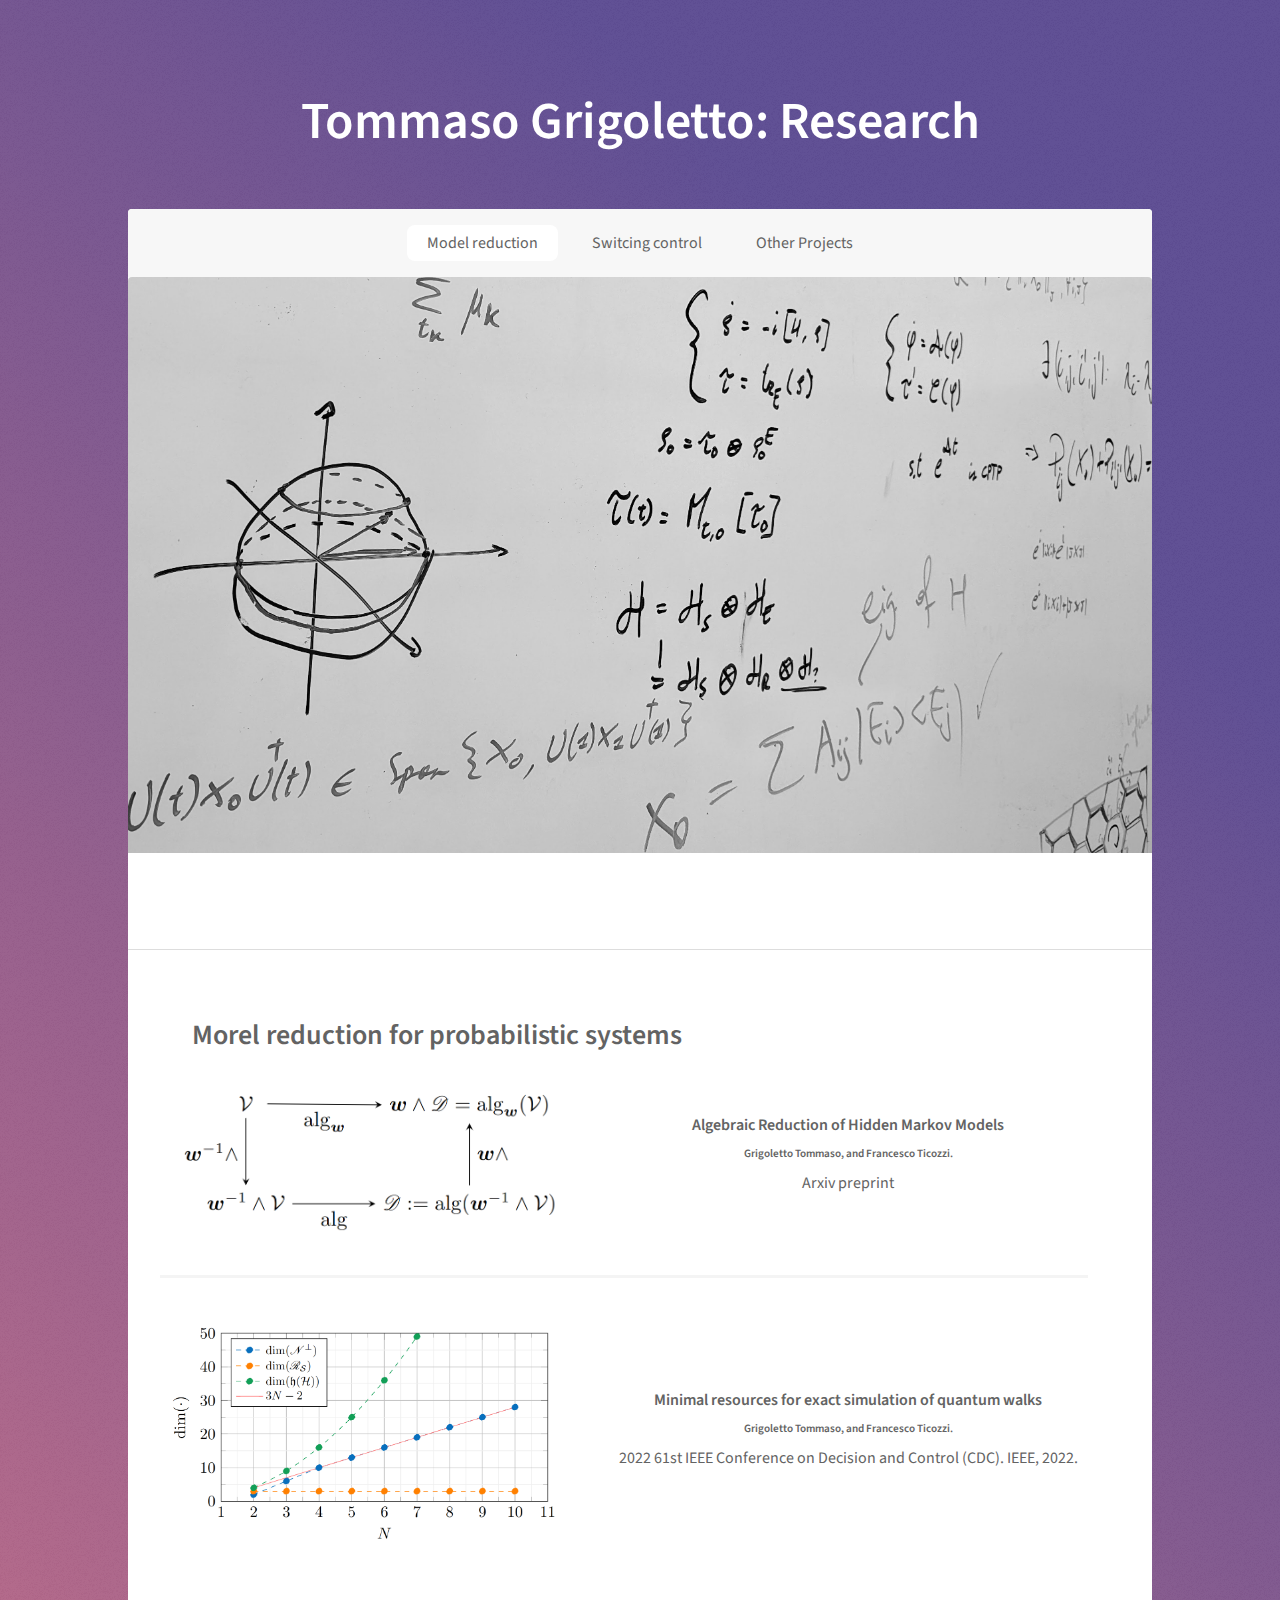
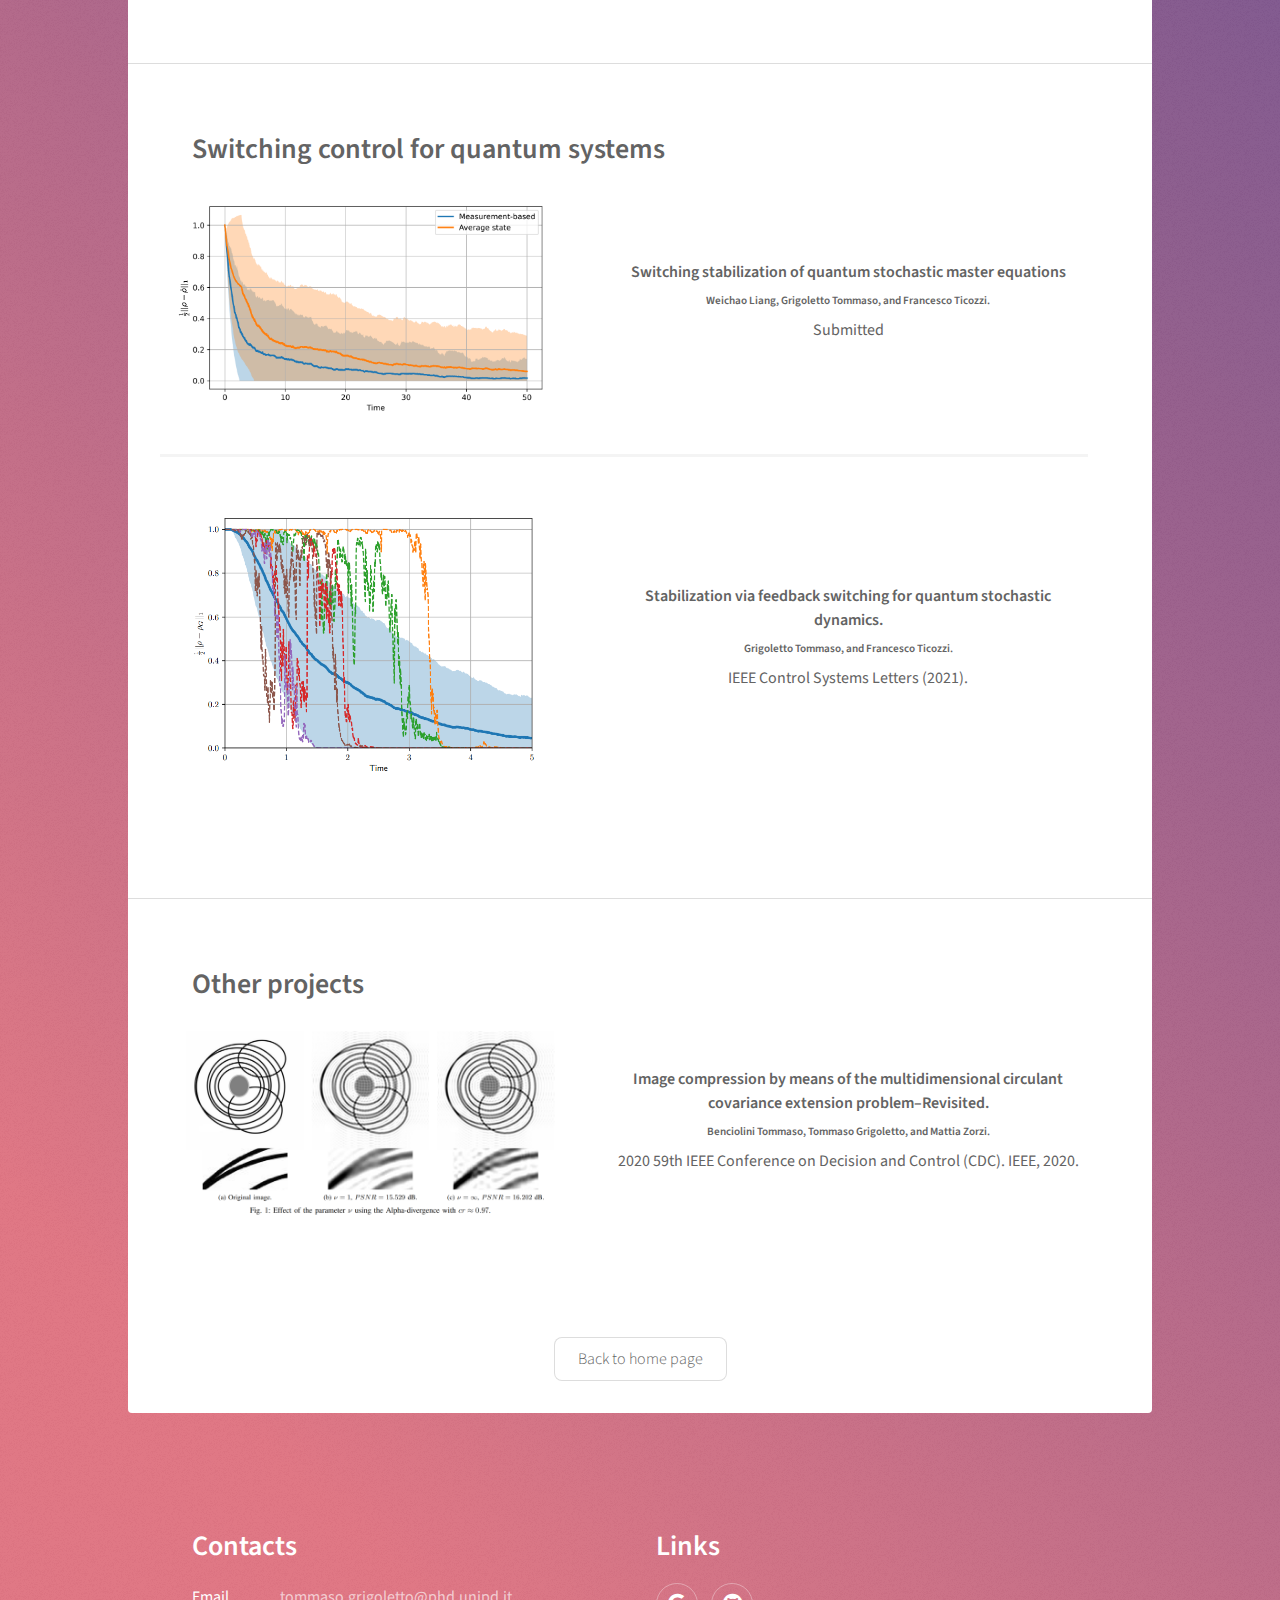
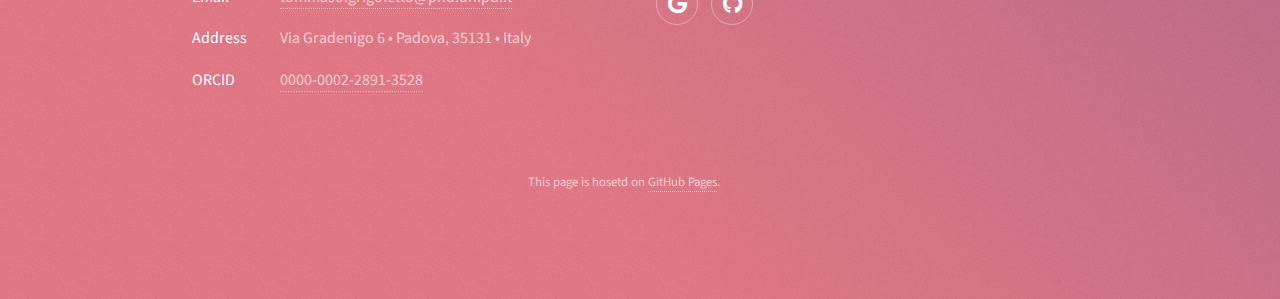
==== commit 70422967: "Merge pull request #1 from tommygrigo/test" ====
--- a/pubblications.html
+++ b/pubblications.html
@@ -18,67 +18,105 @@
 						<!-- <p>Complete list of my pubblications</p> -->
 					</header>
 
+					<nav id="nav">
+						<ul>
+							<li><a href="#model_reduction" class="active">Model reduction</a></li>
+							<li><a href="#switching_control">Switcing control</a></li>
+							<li><a href="#other">Other Projects</a></li>
+						</ul>
+					</nav>
+
 				<!-- Main -->
 					<div id="main">
-						<section id="first" class="main special">
-							<ul class="features">
-								<article>
-									<a  href="https://arxiv.org/abs/2208.05968" class="image"><img src="images/HMMmodel_reduction.png" alt="" /></a>
-									<div class="inner">
-										<h4><a href="https://arxiv.org/abs/2208.05968">Algebraic Reduction of Hidden Markov Models</a></h4>
-										<h5>Grigoletto Tommaso, and Francesco Ticozzi. </h5>
-										<p>Arxiv preprint</p>
-									</div>
-								</article>
-								<article>
-									<a  href="" class="image"><img src="images/switching2022.png" alt="" /></a>
-									<div class="inner">
-										<h4><a href="">Switching stabilization of quantum stochastic master equations</a></h4>
-										<h5>Weichao Liang, Grigoletto Tommaso, and Francesco Ticozzi. </h5>
-										<p>Submitted</p>
-									</div>
-								</article>
-								<article>
-									<a href="https://cdc2022.ieeecss.org/" class="image"><img src="images/cdc2022.png" alt="" /></a>
-									<div class="inner">
-										<h4><a href="https://cdc2022.ieeecss.org/">Minimal resources for exact simulation of quantum walks</a></h4>
-										<h5>Grigoletto Tommaso, and Francesco Ticozzi. </h5>
-										<p>2022 61st IEEE Conference on Decision and Control (CDC). IEEE, 2022.</p>
-									</div>
-								</article>
-								<article>
-									<a href="https://arxiv.org/abs/2012.08712" class="image"><img src="images/plot_2_thesis.png" alt="" /></a> 
-									<div class="inner">
-										<h4><a href="https://arxiv.org/abs/2012.08712">Stabilization via feedback switching for quantum stochastic dynamics.</a></h4>
-										<h5>Grigoletto Tommaso, and Francesco Ticozzi. </h5>
-										<p>IEEE Control Systems Letters (2021).</p>
-									</div>
-								</article>
-								<article>
-									<a href="https://arxiv.org/abs/2009.02508" class="image"><img src="images/cdc2020paper.png" alt="" /></a>
-									<div class="inner">
-										<h4><a href="https://arxiv.org/abs/2009.02508">Image compression by means of the multidimensional circulant covariance extension problem–Revisited.</a></h4>
-										<h5>Benciolini Tommaso, Tommaso Grigoletto, and Mattia Zorzi.</h5>
-										<p>2020 59th IEEE Conference on Decision and Control (CDC). IEEE, 2020.</p>
-									</div>
-								</article>
-							</ul>
+						<section id="intro" class="main">
+							<span class="image main"><img src="images/research.jpg" alt="" /></span>
+						</section>
+						<section id="model_reduction" class="main">
+							<h2>Morel reduction for probabilistic systems</h2>
+							<section id="first" class="main special">
+								<ul class="features">
+									<article>
+										<a  href="https://arxiv.org/abs/2208.05968" class="image"><img src="images/HMMmodel_reduction.png" alt="" /></a>
+										<div class="inner">
+											<h4><a href="https://arxiv.org/abs/2208.05968">Algebraic Reduction of Hidden Markov Models</a></h4>
+											<h5>Grigoletto Tommaso, and Francesco Ticozzi. </h5>
+											<p>Arxiv preprint</p>
+										</div>
+									</article>
+									<article>
+										<a href="https://cdc2022.ieeecss.org/" class="image"><img src="images/cdc2022.png" alt="" /></a>
+										<div class="inner">
+											<h4><a href="https://cdc2022.ieeecss.org/">Minimal resources for exact simulation of quantum walks</a></h4>
+											<h5>Grigoletto Tommaso, and Francesco Ticozzi. </h5>
+											<p>2022 61st IEEE Conference on Decision and Control (CDC). IEEE, 2022.</p>
+										</div>
+									</article>
+									
+								</ul>
+							</section>
+						</section>
+						<section id="switching_control" class="main">
+							<h2>Switching control for quantum systems</h2>
+							<section id="first" class="main special">
+								<ul class="features">
+									
+									<article>
+										<a  href="" class="image"><img src="images/switching2022.png" alt="" /></a>
+										<div class="inner">
+											<h4><a href="">Switching stabilization of quantum stochastic master equations</a></h4>
+											<h5>Weichao Liang, Grigoletto Tommaso, and Francesco Ticozzi. </h5>
+											<p>Submitted</p>
+										</div>
+									</article>
+									
+									<article>
+										<a href="https://arxiv.org/abs/2012.08712" class="image"><img src="images/plot_2_thesis.png" alt="" /></a> 
+										<div class="inner">
+											<h4><a href="https://arxiv.org/abs/2012.08712">Stabilization via feedback switching for quantum stochastic dynamics.</a></h4>
+											<h5>Grigoletto Tommaso, and Francesco Ticozzi. </h5>
+											<p>IEEE Control Systems Letters (2021).</p>
+										</div>
+									</article>
+								</ul>
+							</section>
+						</section>
+						<section id="other" class="main">
+							<h2>Other projects</h2>
+							<section id="first" class="main special">
+								<ul class="features">
+									<article>
+										<a href="https://arxiv.org/abs/2009.02508" class="image"><img src="images/cdc2020paper.png" alt="" /></a>
+										<div class="inner">
+											<h4><a href="https://arxiv.org/abs/2009.02508">Image compression by means of the multidimensional circulant covariance extension problem–Revisited.</a></h4>
+											<h5>Benciolini Tommaso, Tommaso Grigoletto, and Mattia Zorzi.</h5>
+											<p>2020 59th IEEE Conference on Decision and Control (CDC). IEEE, 2020.</p>
+										</div>
+									</article>
+								</ul>
+							</section>
 						</section>
 						<div class="features">
-							
+							<ul class="actions">
+								<li><a href="index.html" class="button">Back to home page</a></li>
+							</ul>
 						</div>
-
+						
 					</div>
 
+				
 				<!-- Footer -->
 				<footer id="footer">
+					
 					<section>
 						<h2>Contacts</h2>
 						<dl class="alt">
+							<dt>Email</dt>
+							<dd><a href="emailto:tommaso.grigoletto@phd.unipd.it">tommaso.grigoletto@phd.unipd.it</a></dd>
 							<dt>Address</dt>
 							<dd>Via Gradenigo 6 &bull; Padova, 35131 &bull; Italy</dd>
-							<dt>Email</dt>
-							<dd><a href="emailto:tommaso.grigoletto@phd.unipd.it">tommaso.grigoletto@phd.unipd.it</a></dd>
+							<dt>ORCID</dt>
+							<dd><a href="https://orcid.org/0000-0002-2891-3528">0000-0002-2891-3528</a></dd>
+							
 						</dl>
 					</section>
 					<section>
@@ -92,7 +130,7 @@
 							<!-- <li><a href="#" class="icon brands fa-dribbble alt"><span class="label">Dribbble</span></a></li> -->
 						</ul>
 					</section>
-					<!-- <p class="copyright">&copy; Untitled. Design: <a href="https://html5up.net">HTML5 UP</a>.</p> -->
+					<p class="copyright">This page is hosetd on <a href="https://pages.github.com/">GitHub Pages</a>.</p> 
 				</footer>
 
 			</div>
--- a/assets/css/main.css
+++ b/assets/css/main.css
@@ -3204,14 +3204,14 @@
 			}
 
 			#header.alt > * {
-				-moz-transition: opacity 3s ease;
-				-webkit-transition: opacity 3s ease;
-				-ms-transition: opacity 3s ease;
-				transition: opacity 3s ease;
-				-moz-transition-delay: 0.5s;
-				-webkit-transition-delay: 0.5s;
-				-ms-transition-delay: 0.5s;
-				transition-delay: 0.5s;
+				-moz-transition: opacity 1s ease;
+				-webkit-transition: opacity 1s ease;
+				-ms-transition: opacity 1s ease;
+				transition: opacity 1s ease;
+				-moz-transition-delay: 0s;
+				-webkit-transition-delay: 0s;
+				-ms-transition-delay: 0s;
+				transition-delay: 0s;
 				opacity: 1;
 			}
 
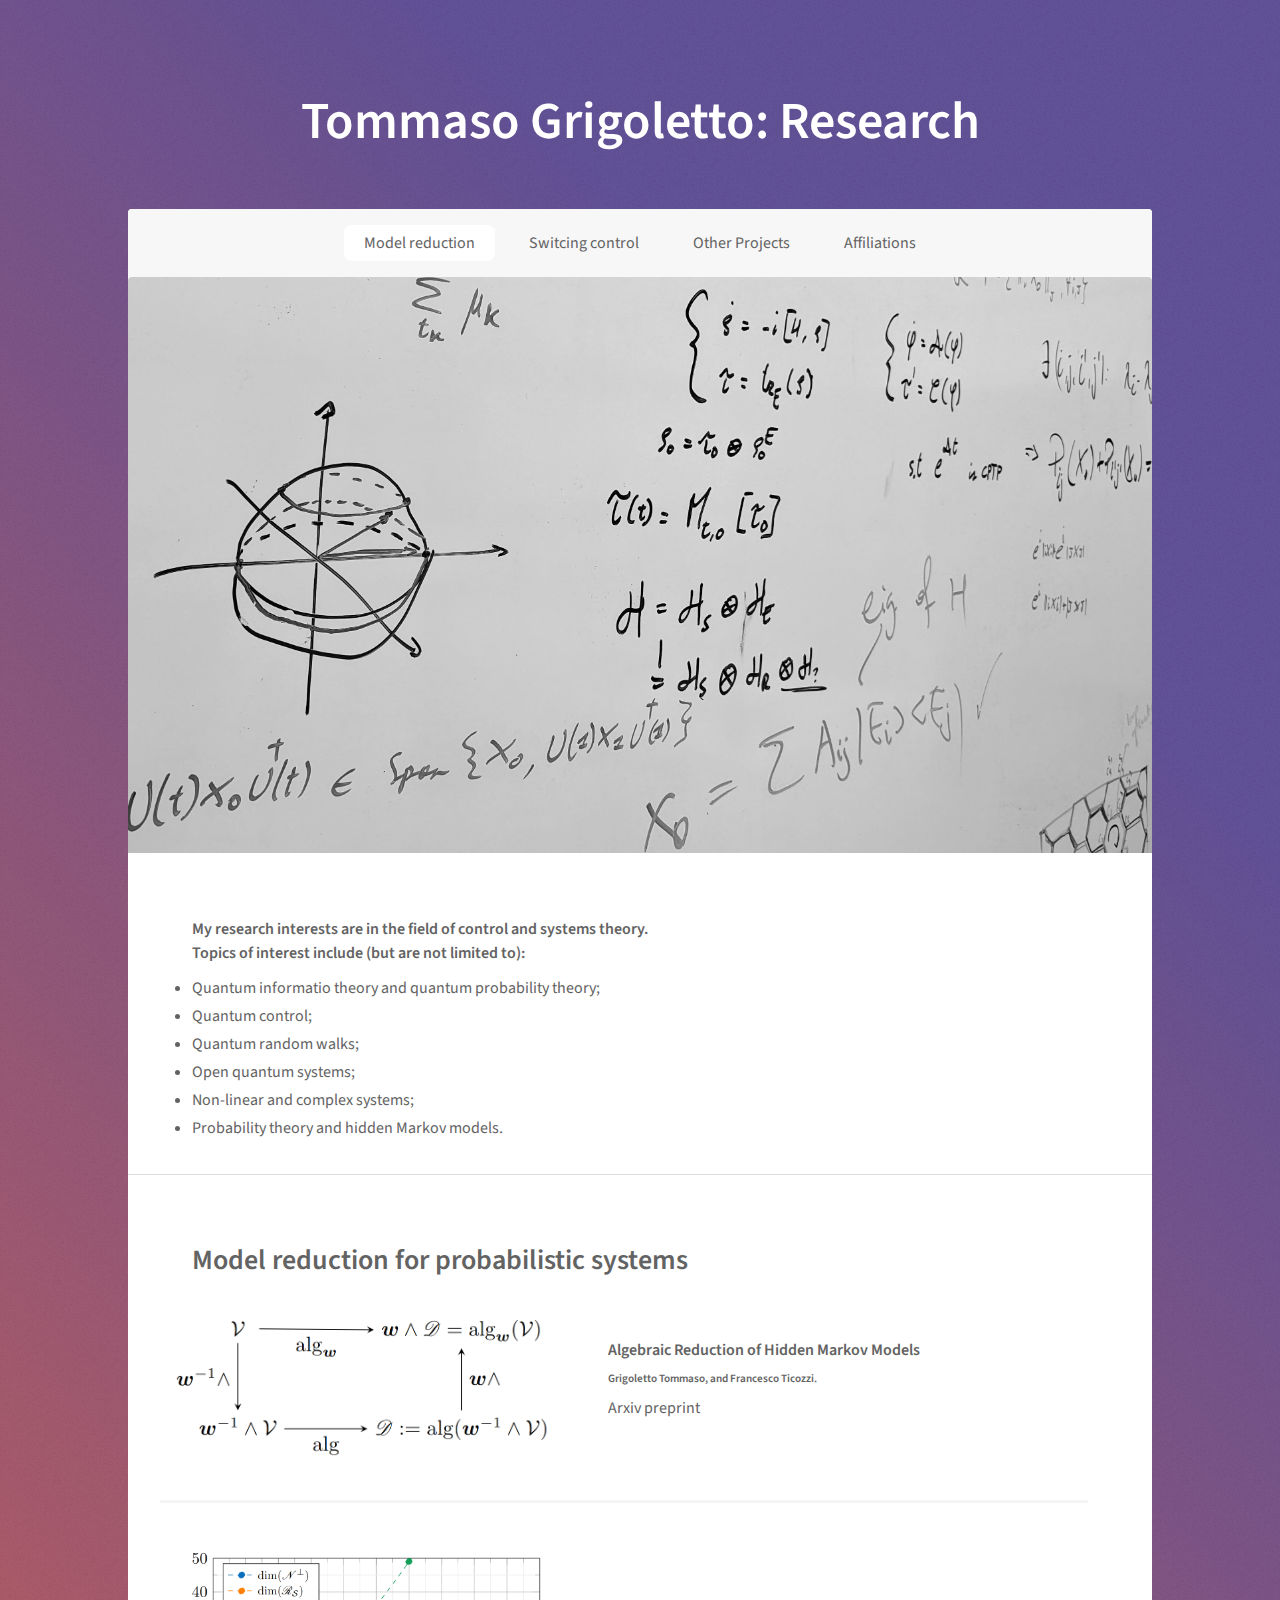
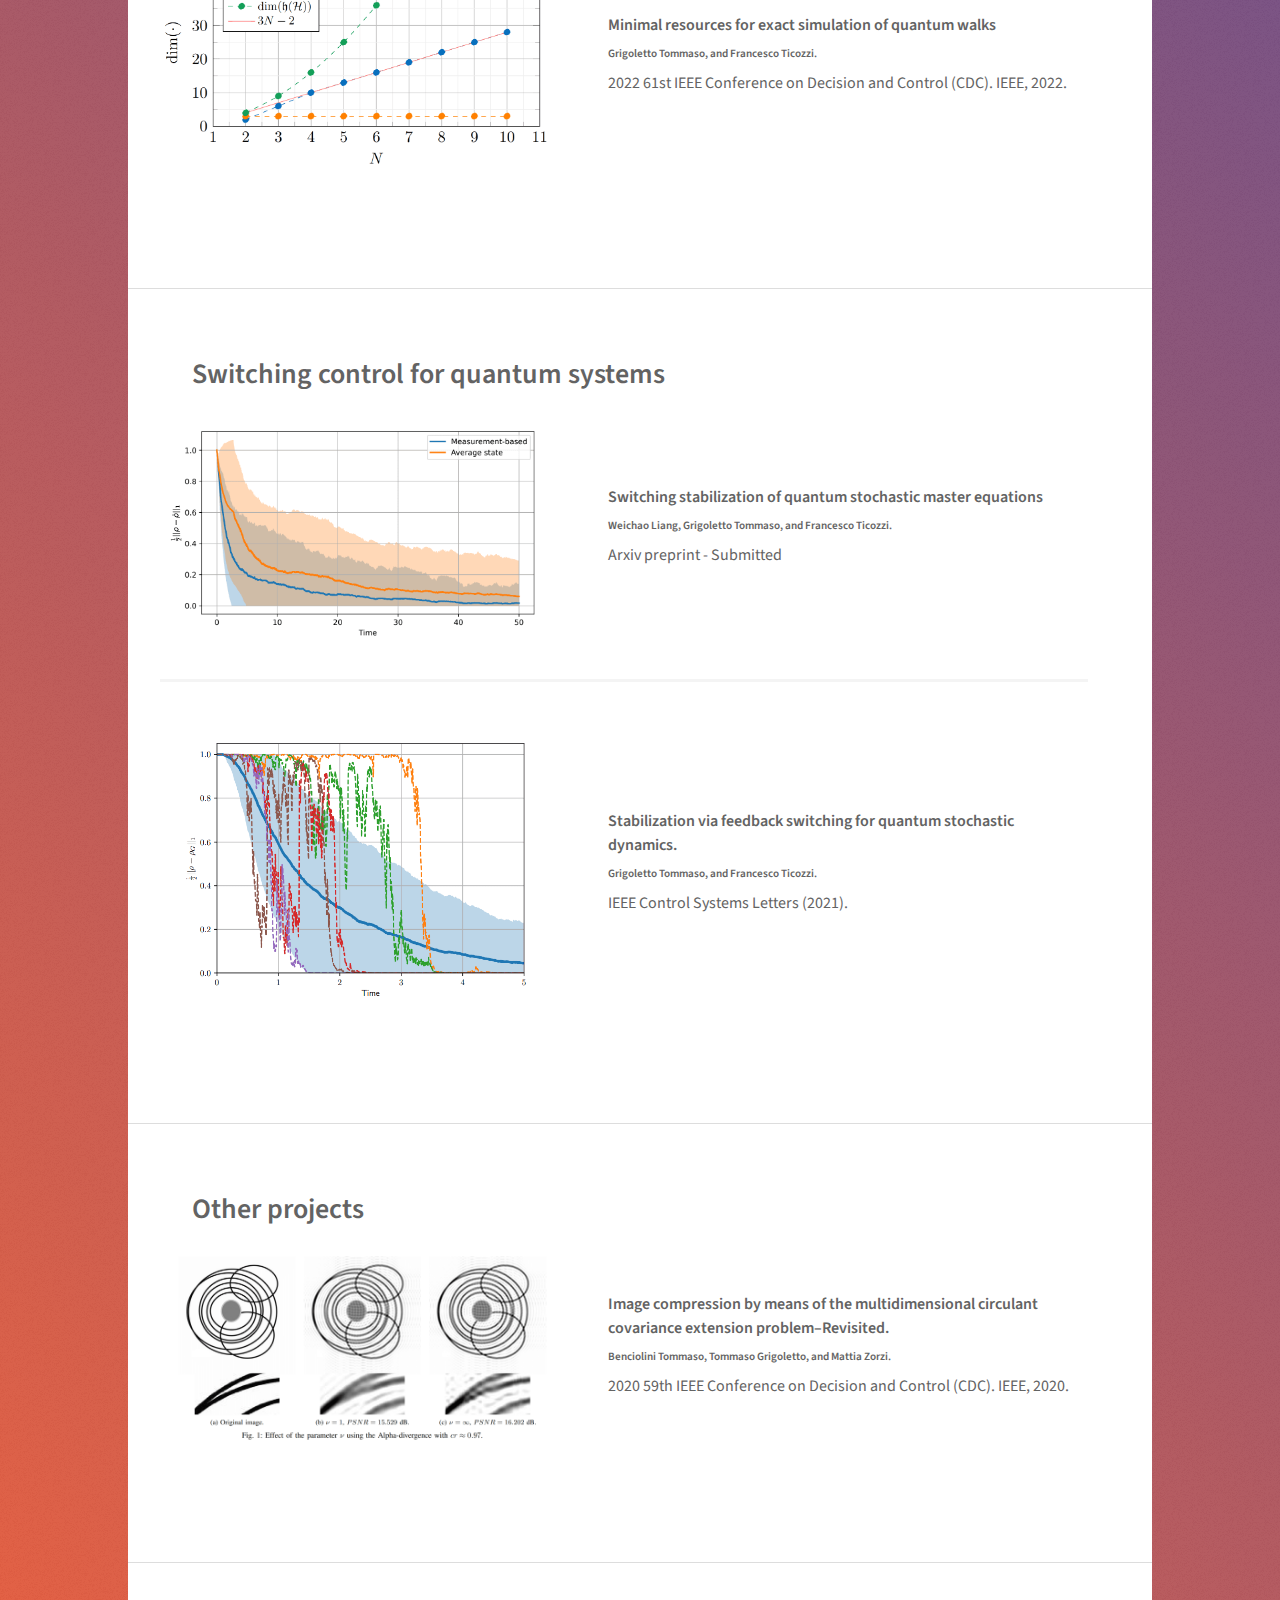
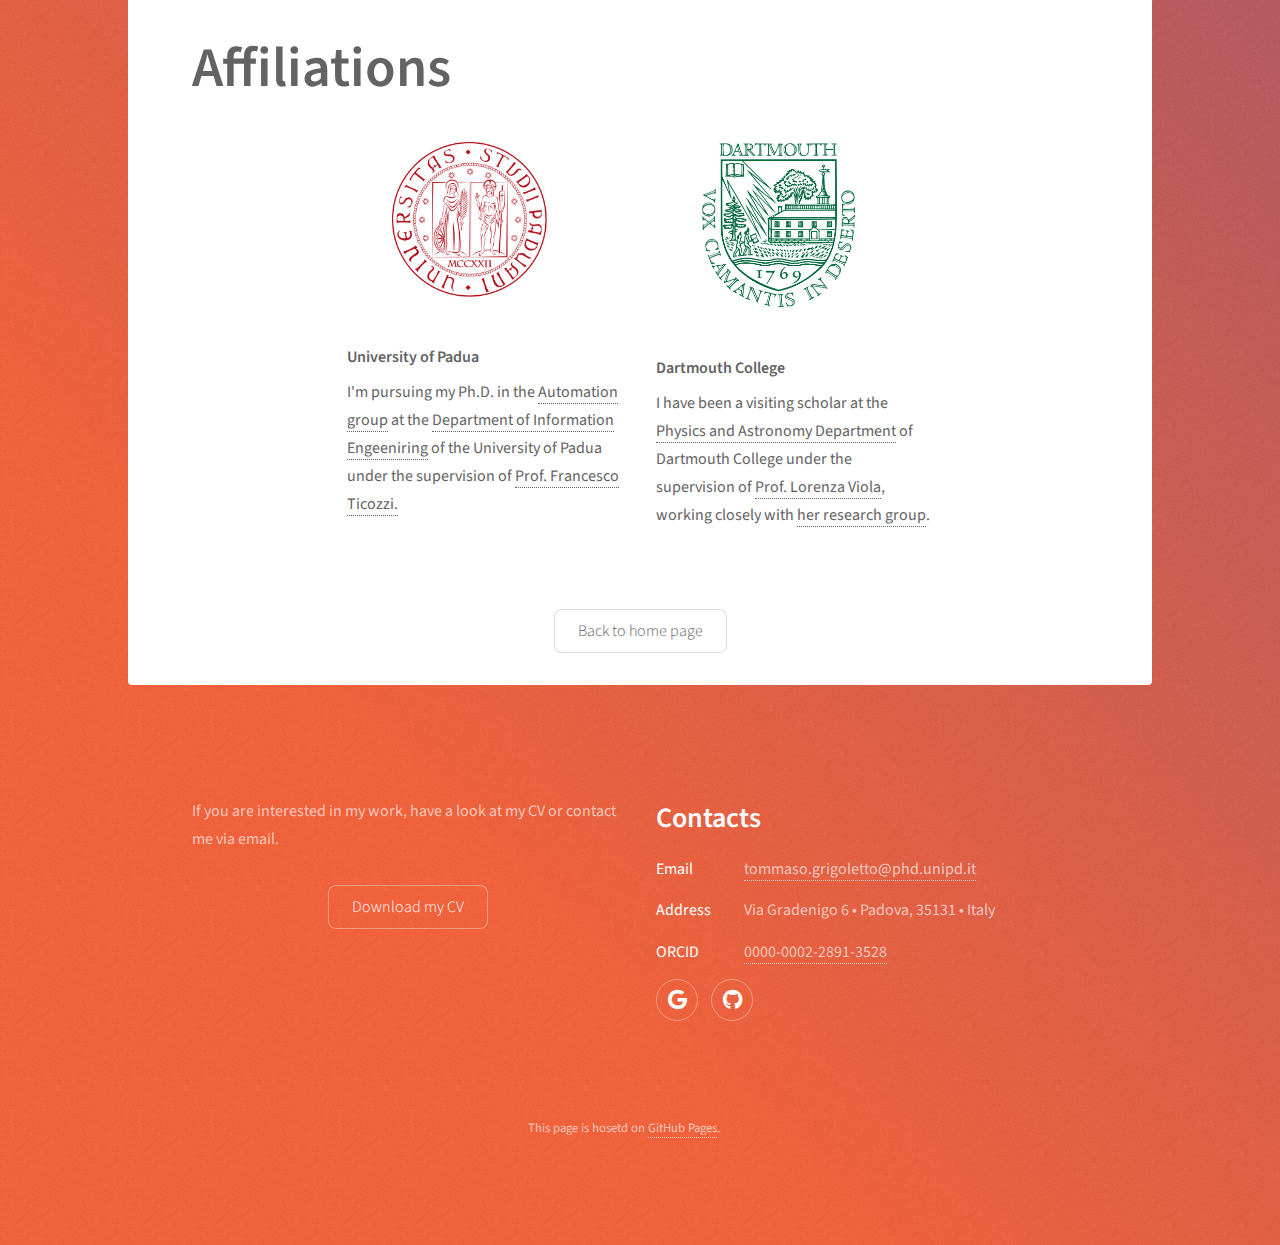
==== commit 2c138b4c: "Merge pull request #2 from tommygrigo/test" ====
--- a/pubblications.html
+++ b/pubblications.html
@@ -1,7 +1,7 @@
 <!DOCTYPE HTML>
 <html>
 	<head>
-		<title>Tommaso Grigoletto-Pubblications</title>
+		<title>Tommaso Grigoletto - Research</title>
 		<meta charset="utf-8" />
 		<meta name="viewport" content="width=device-width, initial-scale=1, user-scalable=no" />
 		<link rel="stylesheet" href="assets/css/main.css" />
@@ -23,6 +23,7 @@
 							<li><a href="#model_reduction" class="active">Model reduction</a></li>
 							<li><a href="#switching_control">Switcing control</a></li>
 							<li><a href="#other">Other Projects</a></li>
+							<li><a href="#affiliations">Affiliations</a></li>
 						</ul>
 					</nav>
 
@@ -30,11 +31,37 @@
 					<div id="main">
 						<section id="intro" class="main">
 							<span class="image main"><img src="images/research.jpg" alt="" /></span>
+							<div class="content">
+								<h3> My research interests are in the field of control and systems theory.<br/> 
+									Topics of interest include (but are not limited to): </h3>
+										<li>Quantum informatio theory and quantum probability theory;</li>
+										<li>Quantum control;</li>
+										<li>Quantum random walks;</li>
+										<li>Open quantum systems;</li>
+										<li>Non-linear and complex systems;</li>
+										<li>Probability theory and hidden Markov models.</li>
+							</div>
 						</section>
 						<section id="model_reduction" class="main">
-							<h2>Morel reduction for probabilistic systems</h2>
+							<h2>Model reduction for probabilistic systems</h2>
 							<section id="first" class="main special">
 								<ul class="features">
+									<!-- <li>
+										<a href="https://arxiv.org/abs/2208.05968"><span class="features"><img src="images/HMMmodel_reduction.png" width="100%"/></span></a>
+										<div class="inner">
+											<h4><a href="https://arxiv.org/abs/2208.05968">Algebraic Reduction of Hidden Markov Models</a></h4>
+											<h5>Grigoletto Tommaso, and Francesco Ticozzi. </h5>
+											<p>Arxiv preprint - Submitted</p>
+										</div>
+									</li>
+									<li>
+										<a href="ttps://cdc2022.ieeecss.org/"><span class="features"><img src="images/cdc2022.png" width="100%"/></span></a>
+										<div class="inner">
+											<h4><a href="https://cdc2022.ieeecss.org/">Minimal resources for exact simulation of quantum walks</a></h4>
+											<h5>Grigoletto Tommaso, and Francesco Ticozzi. </h5>
+											<p>2022 61st IEEE Conference on Decision and Control (CDC). IEEE, 2022.</p>
+										</div>
+									</li> -->
 									<article>
 										<a  href="https://arxiv.org/abs/2208.05968" class="image"><img src="images/HMMmodel_reduction.png" alt="" /></a>
 										<div class="inner">
@@ -61,11 +88,11 @@
 								<ul class="features">
 									
 									<article>
-										<a  href="" class="image"><img src="images/switching2022.png" alt="" /></a>
-										<div class="inner">
-											<h4><a href="">Switching stabilization of quantum stochastic master equations</a></h4>
+										<a  href="https://arxiv.org/abs/2209.11709" class="image"><img src="images/switching2022.png" alt="" /></a>
+										<div class="inner">
+											<h4><a href="https://arxiv.org/abs/2209.11709">Switching stabilization of quantum stochastic master equations</a></h4>
 											<h5>Weichao Liang, Grigoletto Tommaso, and Francesco Ticozzi. </h5>
-											<p>Submitted</p>
+											<p>Arxiv preprint - Submitted</p>
 										</div>
 									</article>
 									
@@ -95,6 +122,31 @@
 								</ul>
 							</section>
 						</section>
+
+				<section id="affiliations" class="main">
+					<header class="major">
+						<h2>Affiliations</h2>
+					</header>
+					<ul class="features">
+						<li>
+							<a href="https://www.unipd.it/en/"><span class="features"><img src="images/UNIPD-logo.png" width="50%"/></span></a>
+							<h3><a href="https://www.unipd.it/en/">University of Padua</a></h3>
+							<p>
+								I'm pursuing my Ph.D. in the <a href="http://automatica.dei.unipd.it/">Automation group</a> at the 
+								<a href="https://www.dei.unipd.it/home-page">Department of Information Engeeniring</a> of the University of Padua 
+								under the supervision of <a href="http://www.dei.unipd.it/~ticozzi/F._Ticozzis_Website/Welcome.html">Prof. Francesco Ticozzi.</a> 
+							</p>
+						</li>
+						<li>
+							<a href="https://home.dartmouth.edu/"><span class="features"><img src="images/Dartmouth_logo.png" width="50%"/></span></a>
+							<h3><a href="https://home.dartmouth.edu/">Dartmouth College</h3></a>
+							<p>I have been a visiting scholar at the <a href="https://physics.dartmouth.edu/">Physics and Astronomy Department</a> of Dartmouth College under the supervision
+								of <a href="https://physics.dartmouth.edu/people/lorenza-viola">Prof. Lorenza Viola</a>, working closely with <a href="https://sites.dartmouth.edu/lorenzaviola-group/">her research group</a>.<br>
+							</p>
+						</li>
+					</ul>
+				</section>
+
 						<div class="features">
 							<ul class="actions">
 								<li><a href="index.html" class="button">Back to home page</a></li>
@@ -106,7 +158,12 @@
 				
 				<!-- Footer -->
 				<footer id="footer">
-					
+					<section>
+						<p>If you are interested in my work, have a look at my CV or contact me via email.</p>
+						<ul class="actions special">
+							<li><a href="download/CV.pdf" class="button">Download my CV</a></li>
+						</ul>
+					</section>
 					<section>
 						<h2>Contacts</h2>
 						<dl class="alt">
@@ -116,19 +173,15 @@
 							<dd>Via Gradenigo 6 &bull; Padova, 35131 &bull; Italy</dd>
 							<dt>ORCID</dt>
 							<dd><a href="https://orcid.org/0000-0002-2891-3528">0000-0002-2891-3528</a></dd>
-							
+							<ul class="icons">
+								<!-- <li><a href="#" class="icon brands fa-twitter alt"><span class="label">Twitter</span></a></li>
+								<li><a href="#" class="icon brands fa-facebook-f alt"><span class="label">Facebook</span></a></li>
+								<li><a href="#" class="icon brands fa-instagram alt"><span class="label">Instagram</span></a></li> -->
+								<li><a href="https://scholar.google.com/citations?user=uL1W4vEAAAAJ&hl=it&oi=ao" class="icon brands fa-google alt"><span class="label">Google Scholar</span></a></li>
+								<li><a href="https://github.com/tommygrigo" class="icon brands fa-github alt"><span class="label">GitHub</span></a></li>
+								<!-- <li><a href="#" class="icon brands fa-dribbble alt"><span class="label">Dribbble</span></a></li> -->
+							</ul>
 						</dl>
-					</section>
-					<section>
-						<h2>Links</h2>
-						<ul class="icons">
-							<!-- <li><a href="#" class="icon brands fa-twitter alt"><span class="label">Twitter</span></a></li>
-							<li><a href="#" class="icon brands fa-facebook-f alt"><span class="label">Facebook</span></a></li>
-							<li><a href="#" class="icon brands fa-instagram alt"><span class="label">Instagram</span></a></li> -->
-							<li><a href="https://scholar.google.com/citations?user=uL1W4vEAAAAJ&hl=it&oi=ao" class="icon brands fa-google alt"><span class="label">Google Scholar</span></a></li>
-							<li><a href="https://github.com/tommygrigo" class="icon brands fa-github alt"><span class="label">GitHub</span></a></li>
-							<!-- <li><a href="#" class="icon brands fa-dribbble alt"><span class="label">Dribbble</span></a></li> -->
-						</ul>
 					</section>
 					<p class="copyright">This page is hosetd on <a href="https://pages.github.com/">GitHub Pages</a>.</p> 
 				</footer>
--- a/assets/css/main.css
+++ b/assets/css/main.css
@@ -100,10 +100,10 @@
 
 	body {
 		background-color: #935d8c;
-		background-image: url("images/overlay.png"), -moz-linear-gradient(45deg, #e37682 15%, #5f4d93 85%);
-		background-image: url("images/overlay.png"), -webkit-linear-gradient(45deg, #e37682 15%, #5f4d93 85%);
-		background-image: url("images/overlay.png"), -ms-linear-gradient(45deg, #e37682 15%, #5f4d93 85%);
-		background-image: url("images/overlay.png"), linear-gradient(45deg, #e37682 15%, #5f4d93 85%);
+		background-image: url("images/overlay.png"), -moz-linear-gradient(45deg, #F46036 15%, #5f4d93 85%);
+		background-image: url("images/overlay.png"), -webkit-linear-gradient(45deg, #F46036 15%, #5f4d93 85%);
+		background-image: url("images/overlay.png"), -ms-linear-gradient(45deg, #F46036 15%, #5f4d93 85%);
+		background-image: url("images/overlay.png"), linear-gradient(45deg, #F46036 15%, #5f4d93 85%);
 	}
 
 		body.is-preload *, body.is-preload *:before, body.is-preload *:after {
@@ -2739,7 +2739,7 @@
 /* Section/Article */
 
 section.special, article.special {
-	text-align: center;
+	text-align: left;
 }
 
 header p {
@@ -3280,6 +3280,34 @@
 					#header.alt h1 {
 						font-size: 2.5em;
 					}
+
+			/* Section/Article */
+
+			header br {
+				display: none;
+			}
+
+			header.major h2 {
+				font-size: 2.5em;
+			}
+
+				header.major h2 + p {
+					font-size: 1.5em;
+				}
+
+		/* Features */
+
+			.features article .image {
+				display: block;
+				margin: 0 0 2.25em 0;
+				padding-right: 0;
+				width: 100%;
+			}
+
+			.features article .inner {
+				display: block;
+				width: 100%;
+			}
 		}
 
 		@media screen and (max-width: 480px) {
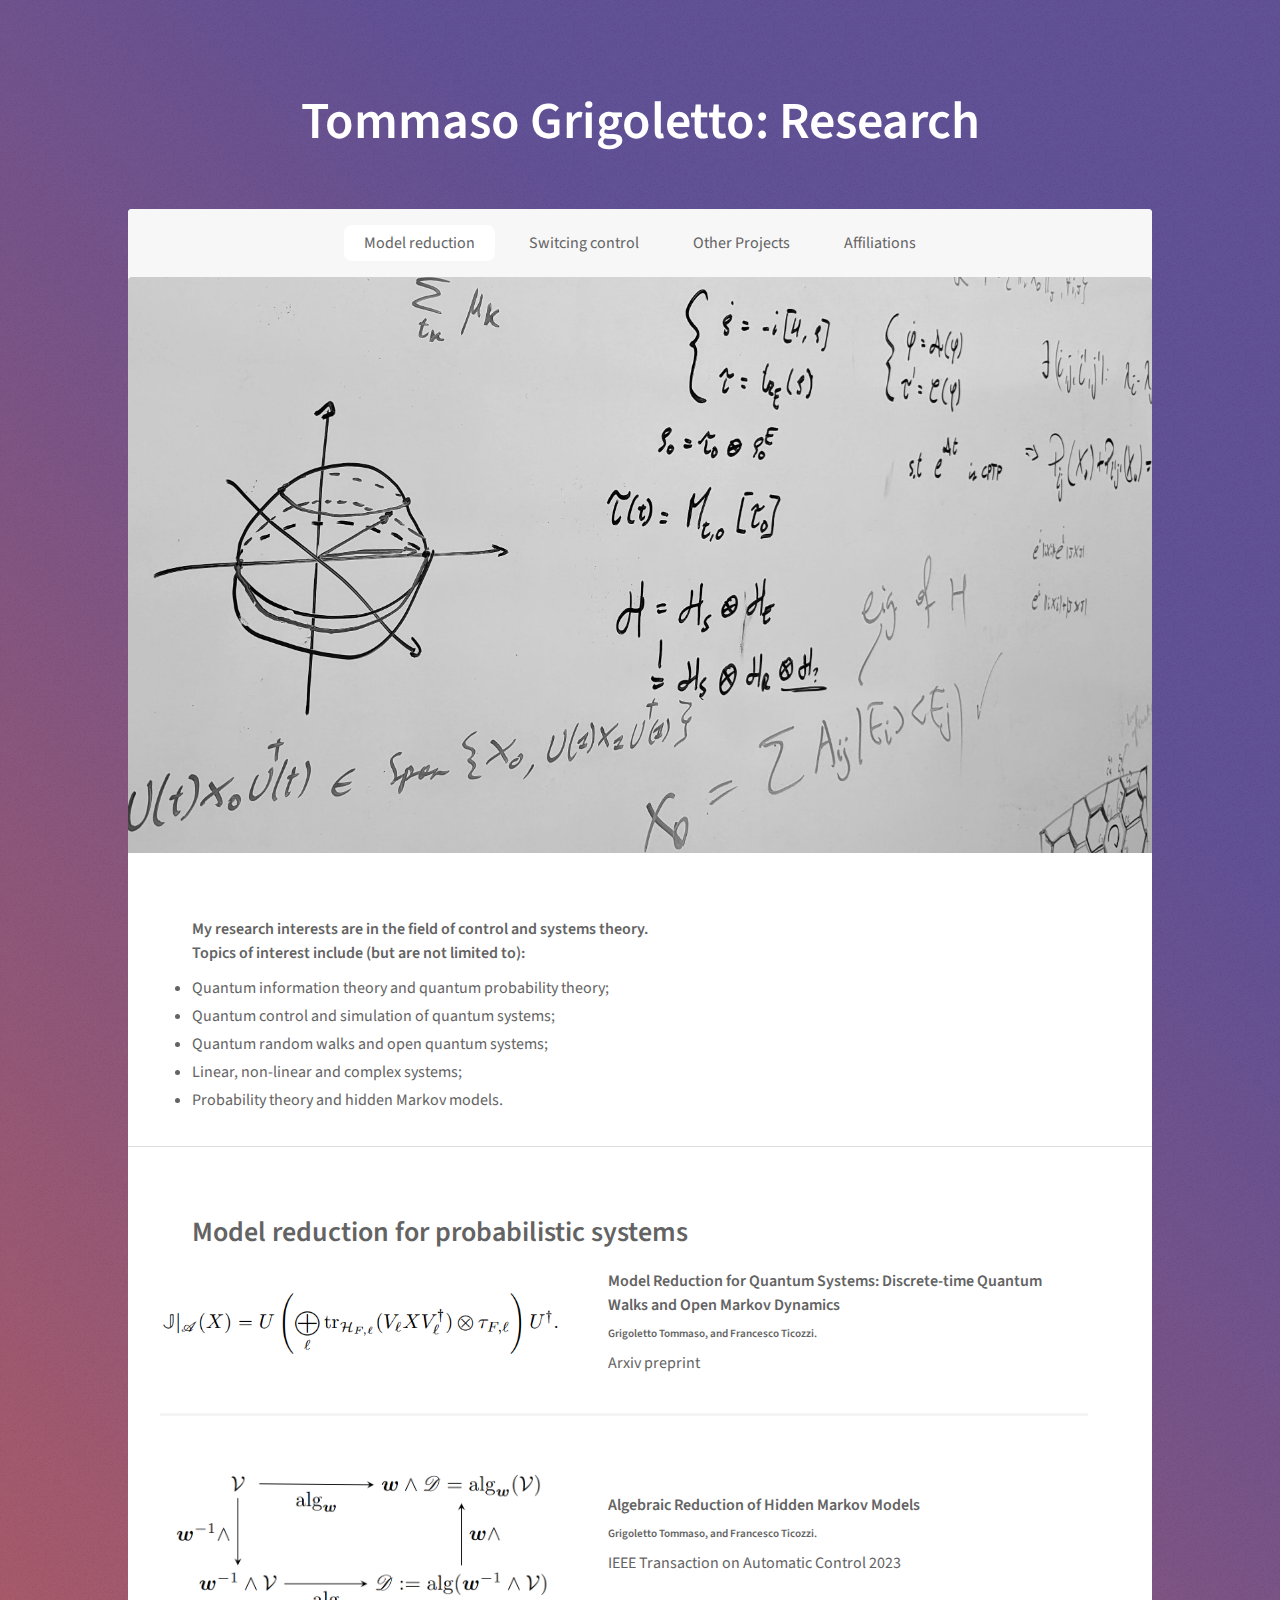
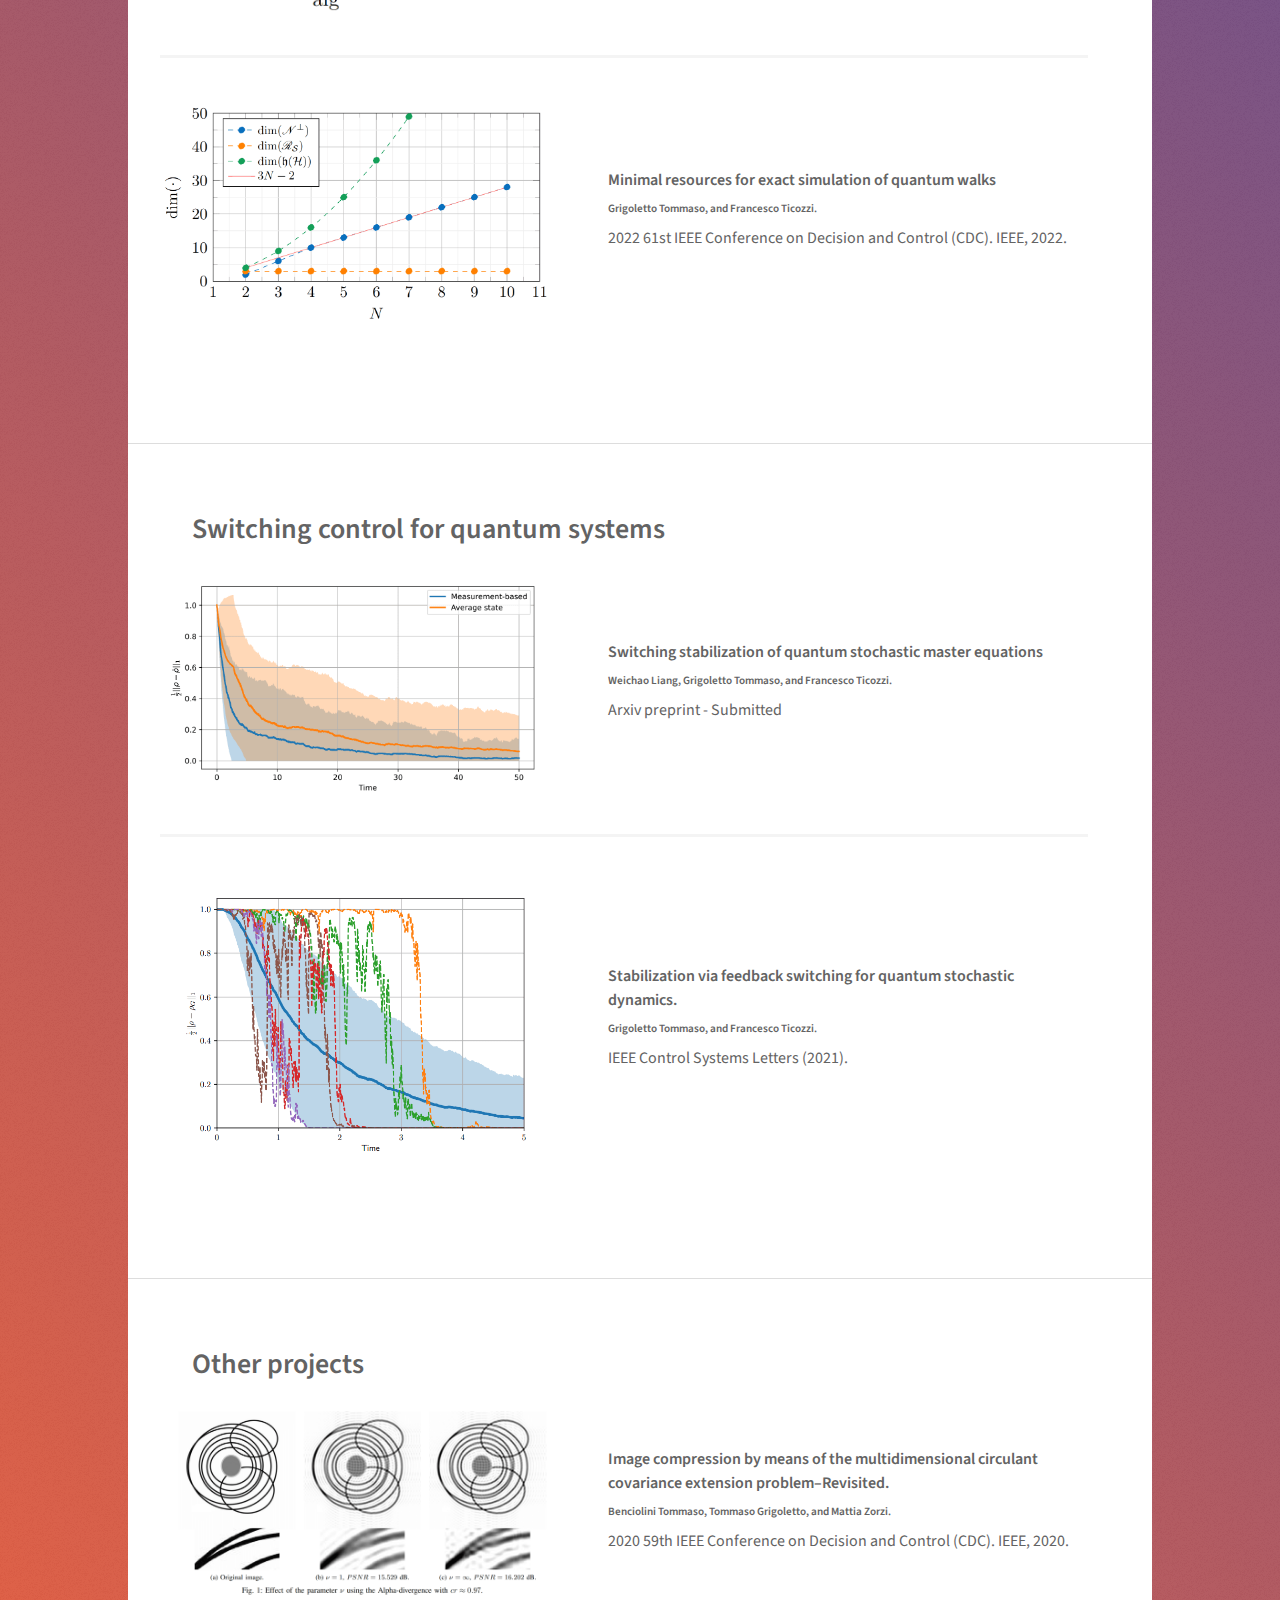
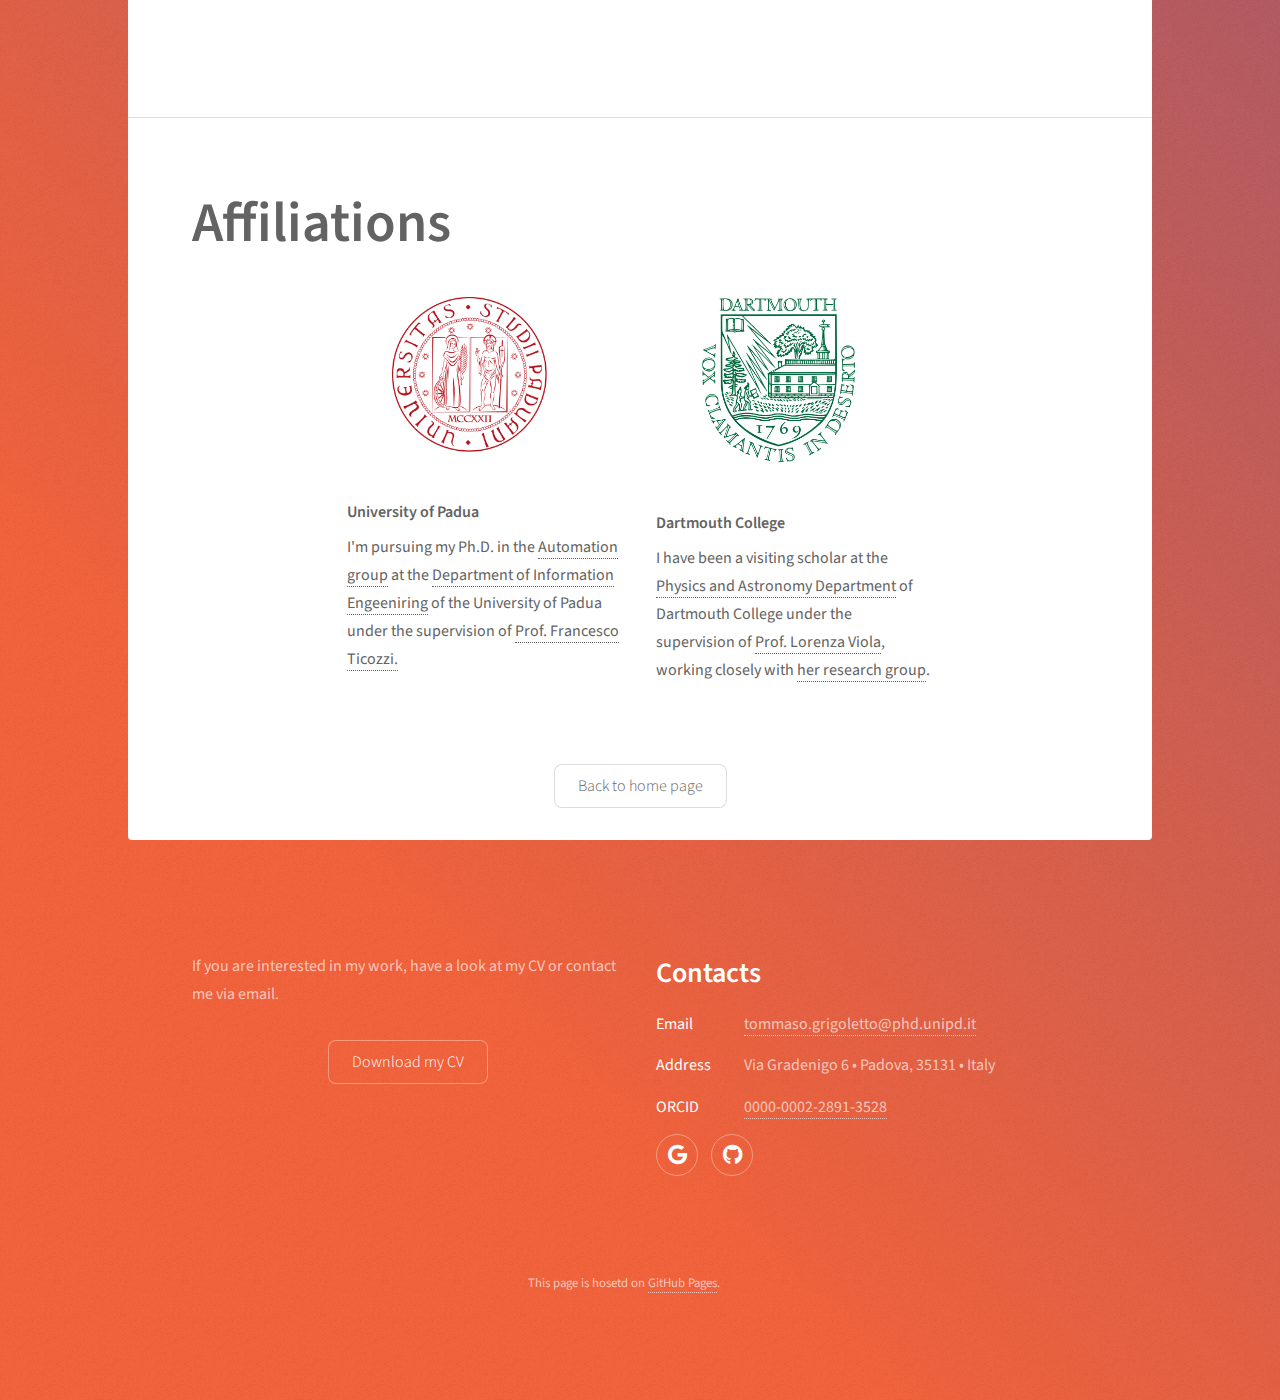
==== commit 06e31218: "Merge pull request #3 from tommygrigo/test" ====
--- a/pubblications.html
+++ b/pubblications.html
@@ -34,11 +34,10 @@
 							<div class="content">
 								<h3> My research interests are in the field of control and systems theory.<br/> 
 									Topics of interest include (but are not limited to): </h3>
-										<li>Quantum informatio theory and quantum probability theory;</li>
-										<li>Quantum control;</li>
-										<li>Quantum random walks;</li>
-										<li>Open quantum systems;</li>
-										<li>Non-linear and complex systems;</li>
+										<li>Quantum information theory and quantum probability theory;</li>
+										<li>Quantum control and simulation of quantum systems;</li>
+										<li>Quantum random walks and open quantum systems;</li>
+										<li>Linear, non-linear and complex systems;</li>
 										<li>Probability theory and hidden Markov models.</li>
 							</div>
 						</section>
@@ -46,34 +45,26 @@
 							<h2>Model reduction for probabilistic systems</h2>
 							<section id="first" class="main special">
 								<ul class="features">
-									<!-- <li>
-										<a href="https://arxiv.org/abs/2208.05968"><span class="features"><img src="images/HMMmodel_reduction.png" width="100%"/></span></a>
+									<article>
+										<a  href="https://arxiv.org/abs/2307.06319" class="image"><img src="images/state_extension.png" alt="" /></a>
 										<div class="inner">
-											<h4><a href="https://arxiv.org/abs/2208.05968">Algebraic Reduction of Hidden Markov Models</a></h4>
-											<h5>Grigoletto Tommaso, and Francesco Ticozzi. </h5>
-											<p>Arxiv preprint - Submitted</p>
-										</div>
-									</li>
-									<li>
-										<a href="ttps://cdc2022.ieeecss.org/"><span class="features"><img src="images/cdc2022.png" width="100%"/></span></a>
-										<div class="inner">
-											<h4><a href="https://cdc2022.ieeecss.org/">Minimal resources for exact simulation of quantum walks</a></h4>
-											<h5>Grigoletto Tommaso, and Francesco Ticozzi. </h5>
-											<p>2022 61st IEEE Conference on Decision and Control (CDC). IEEE, 2022.</p>
-										</div>
-									</li> -->
-									<article>
-										<a  href="https://arxiv.org/abs/2208.05968" class="image"><img src="images/HMMmodel_reduction.png" alt="" /></a>
-										<div class="inner">
-											<h4><a href="https://arxiv.org/abs/2208.05968">Algebraic Reduction of Hidden Markov Models</a></h4>
+											<h4><a href="https://arxiv.org/abs/2307.06319">Model Reduction for Quantum Systems: Discrete-time Quantum Walks and Open Markov Dynamics</a></h4>
 											<h5>Grigoletto Tommaso, and Francesco Ticozzi. </h5>
 											<p>Arxiv preprint</p>
 										</div>
 									</article>
 									<article>
-										<a href="https://cdc2022.ieeecss.org/" class="image"><img src="images/cdc2022.png" alt="" /></a>
+										<a  href="https://ieeexplore.ieee.org/abstract/document/10131958" class="image"><img src="images/HMMmodel_reduction.png" alt="" /></a>
 										<div class="inner">
-											<h4><a href="https://cdc2022.ieeecss.org/">Minimal resources for exact simulation of quantum walks</a></h4>
+											<h4><a href="https://ieeexplore.ieee.org/abstract/document/10131958">Algebraic Reduction of Hidden Markov Models</a></h4>
+											<h5>Grigoletto Tommaso, and Francesco Ticozzi. </h5>
+											<p>IEEE Transaction on Automatic Control 2023</p>
+										</div>
+									</article>
+									<article>
+										<a href="https://ieeexplore.ieee.org/document/9993322" class="image"><img src="images/cdc2022.png" alt="" /></a>
+										<div class="inner">
+											<h4><a href="https://ieeexplore.ieee.org/document/9993322">Minimal resources for exact simulation of quantum walks</a></h4>
 											<h5>Grigoletto Tommaso, and Francesco Ticozzi. </h5>
 											<p>2022 61st IEEE Conference on Decision and Control (CDC). IEEE, 2022.</p>
 										</div>
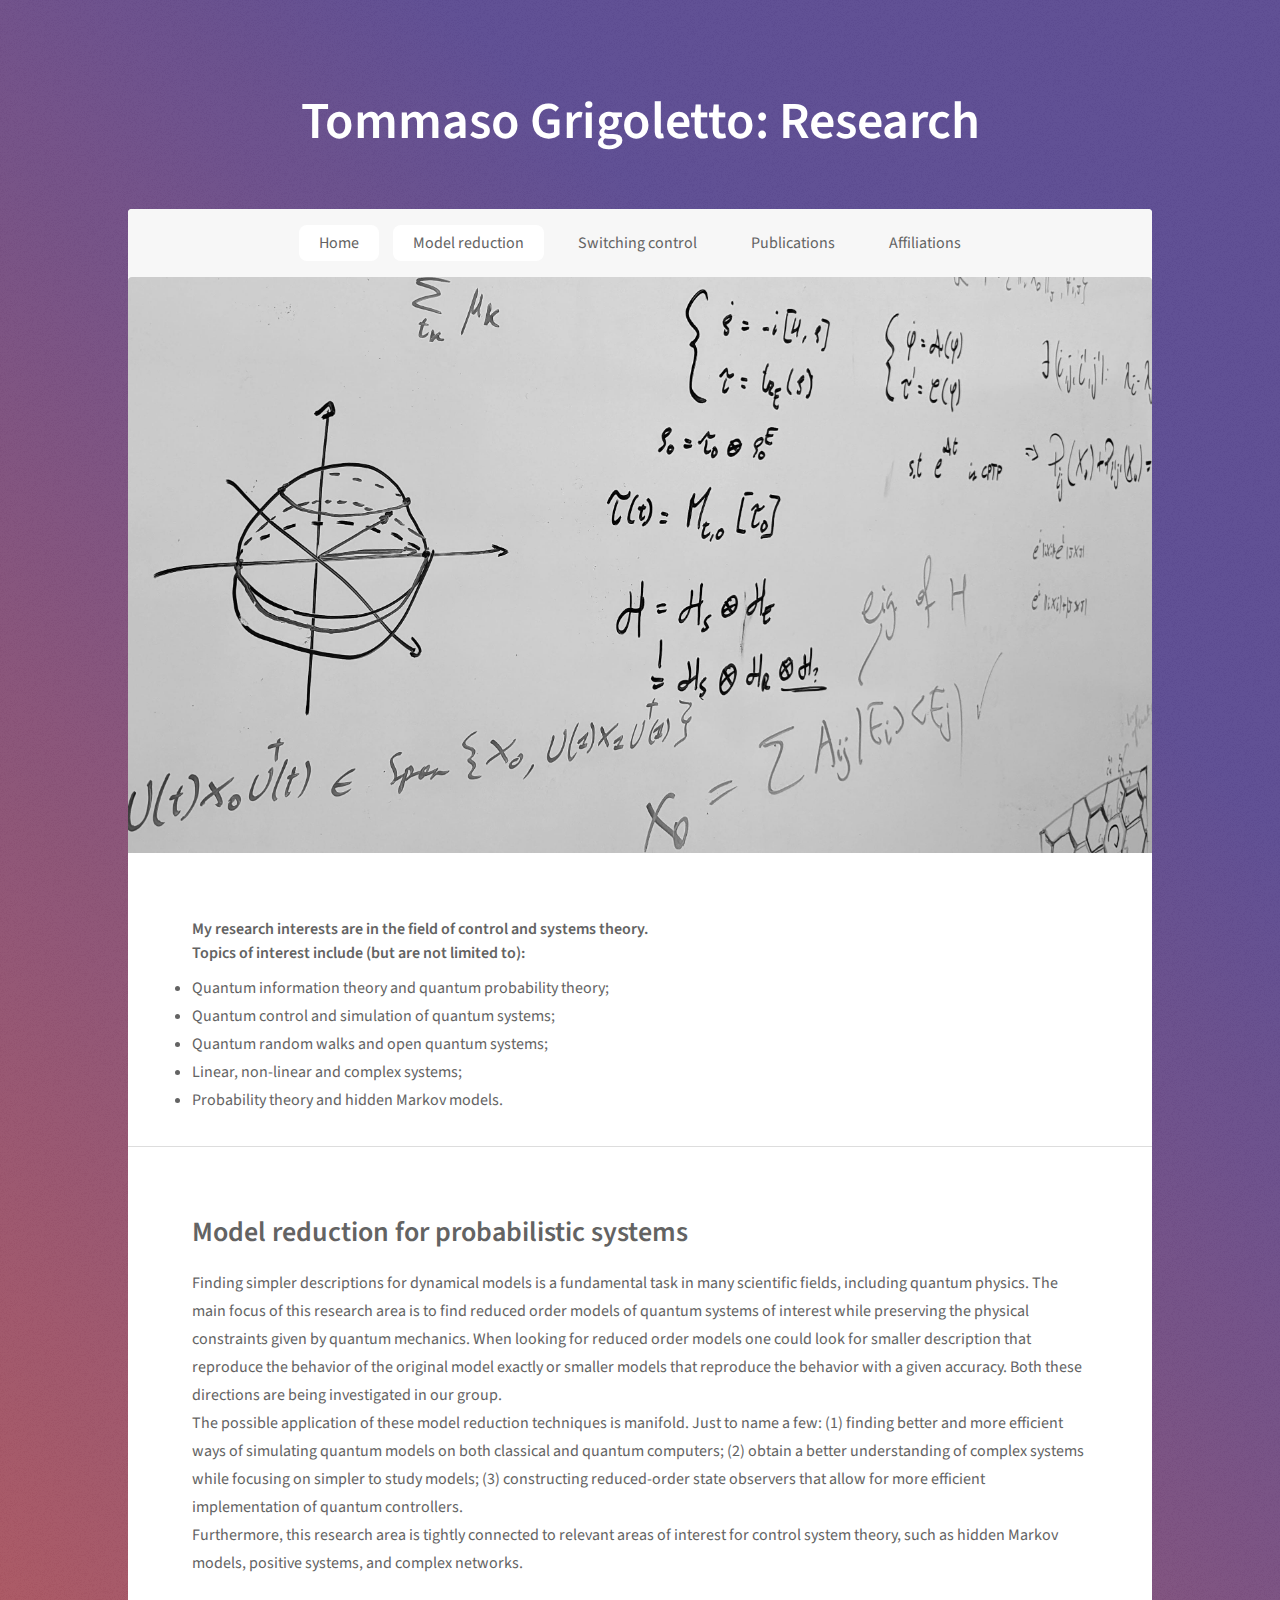
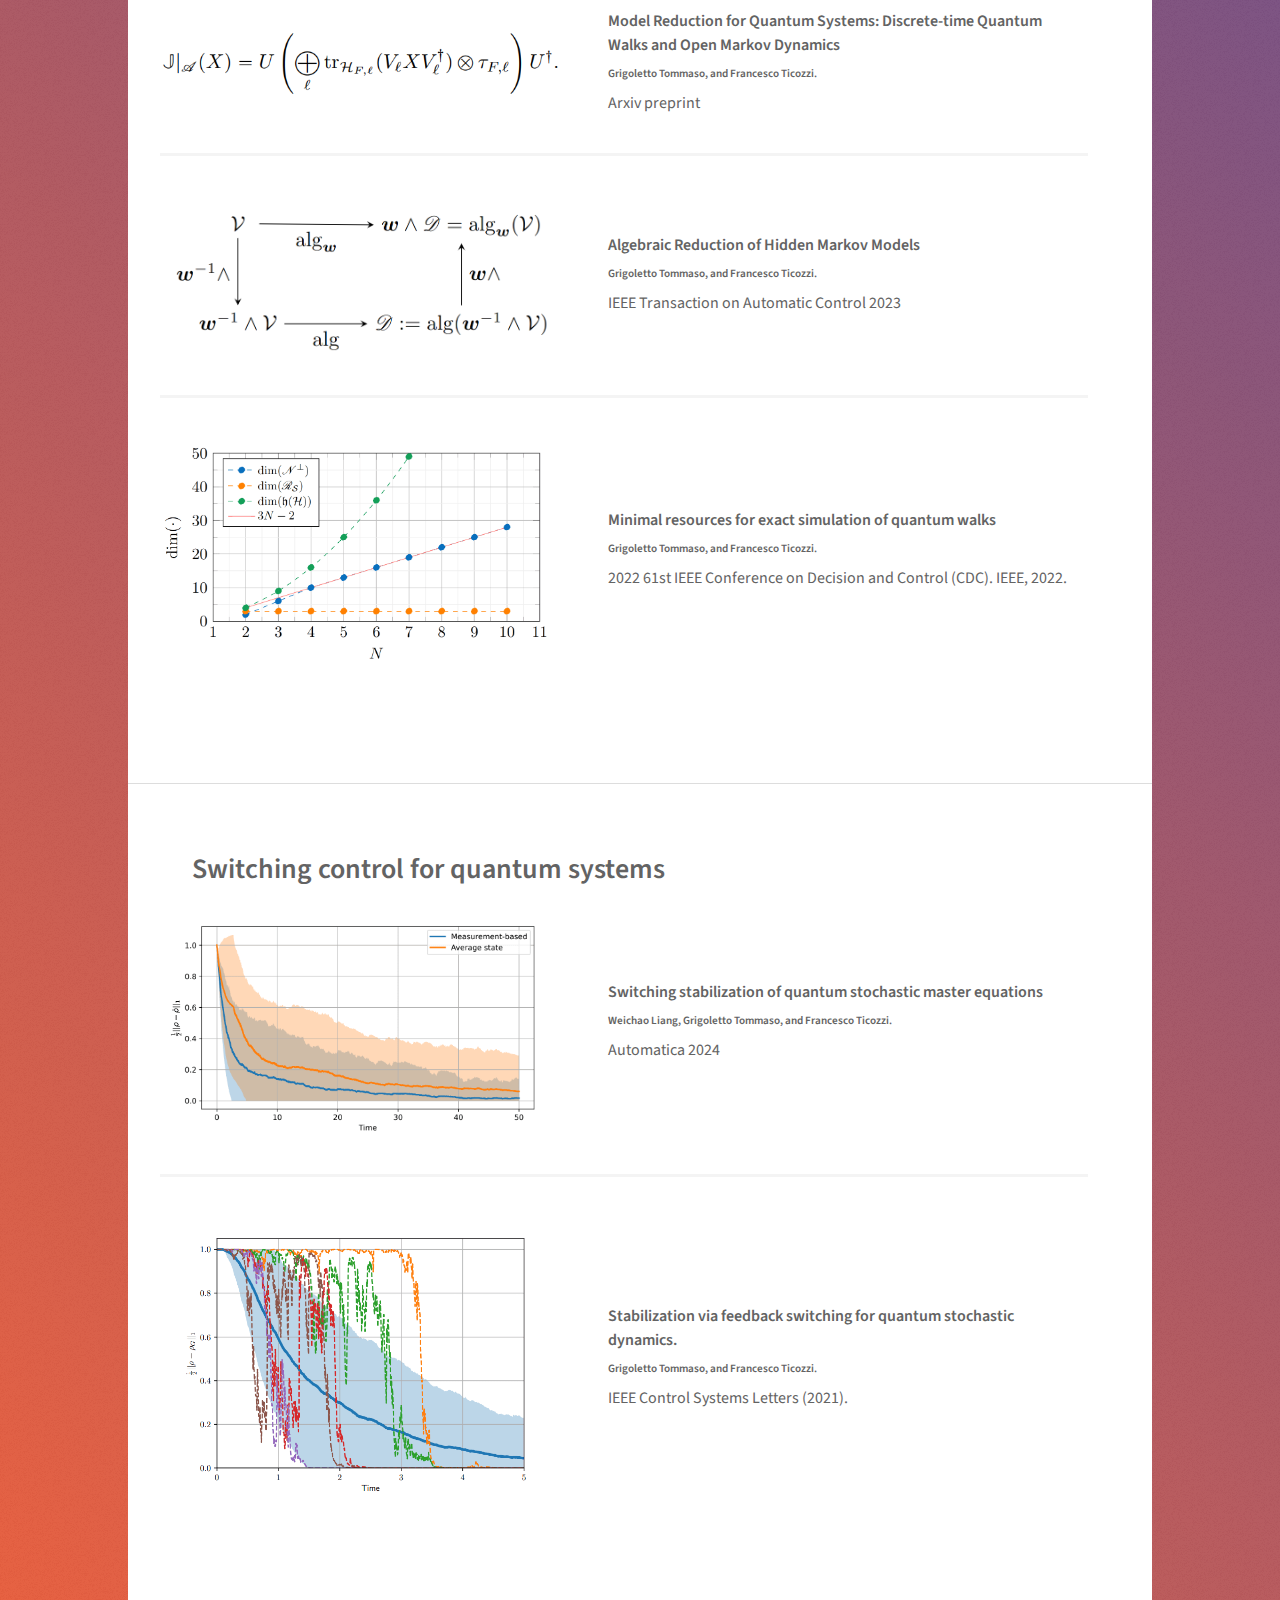
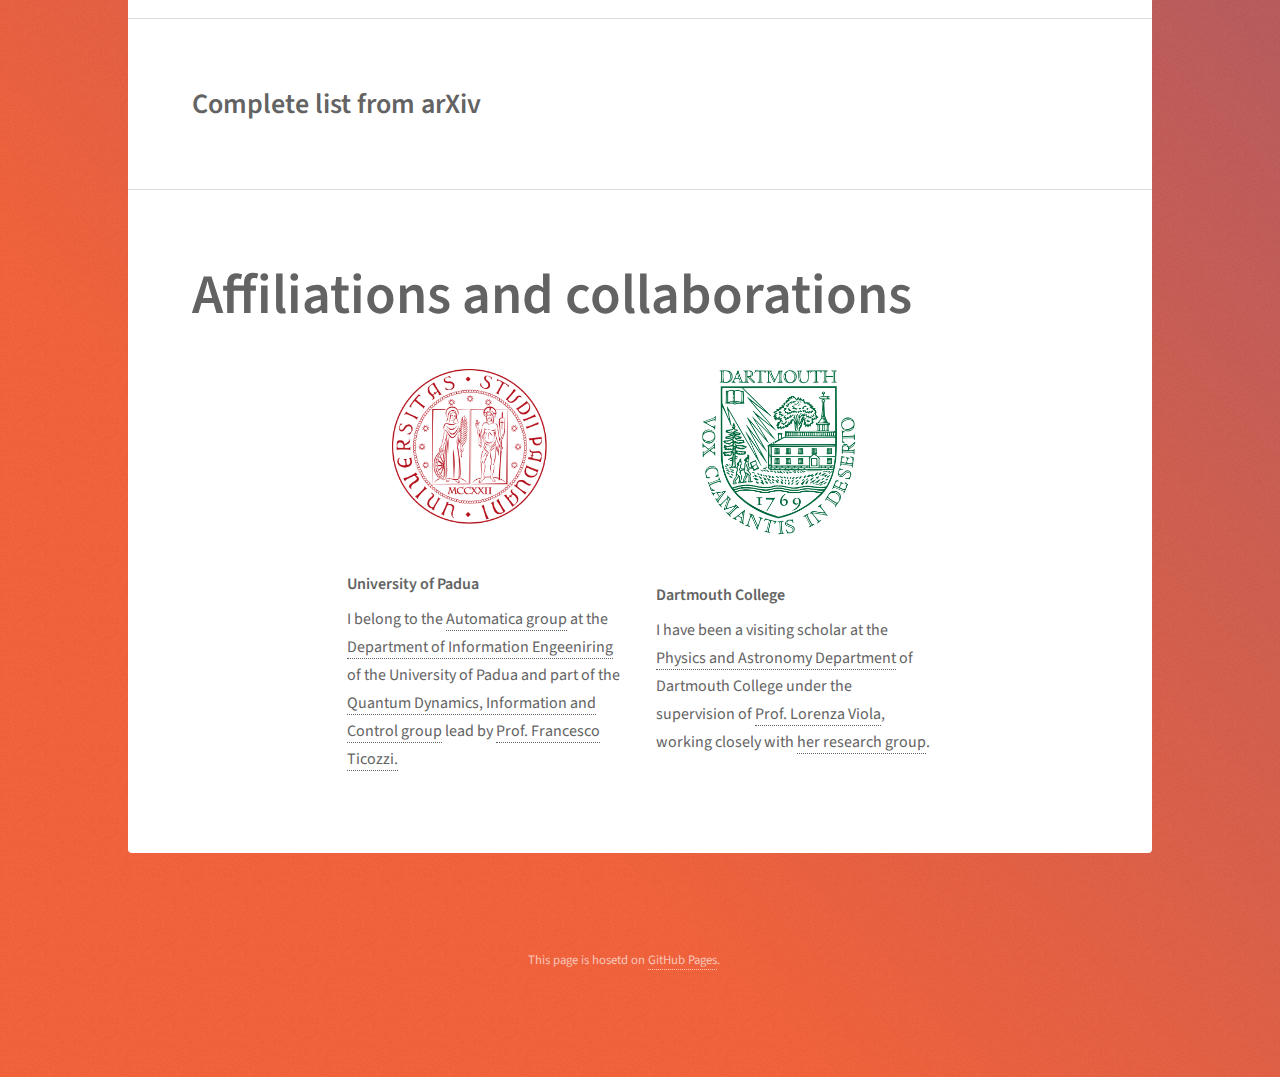
==== commit d698d587: "Updated Website with teaching section" ====
--- a/pubblications.html
+++ b/pubblications.html
@@ -20,9 +20,10 @@
 
 					<nav id="nav">
 						<ul>
+							<li><a href="index.html" class="active">Home</a></li>
 							<li><a href="#model_reduction" class="active">Model reduction</a></li>
-							<li><a href="#switching_control">Switcing control</a></li>
-							<li><a href="#other">Other Projects</a></li>
+							<li><a href="#switching_control">Switching control</a></li>
+							<li><a href="#other">Publications</a></li>
 							<li><a href="#affiliations">Affiliations</a></li>
 						</ul>
 					</nav>
@@ -43,6 +44,11 @@
 						</section>
 						<section id="model_reduction" class="main">
 							<h2>Model reduction for probabilistic systems</h2>
+							<p>Finding simpler descriptions for dynamical models is a fundamental task in many scientific fields, including quantum physics. The main focus of this research area is to find reduced order models of quantum systems of interest while preserving the physical constraints given by quantum mechanics. When looking for reduced order models one could look for smaller description that reproduce the behavior of the original model exactly or smaller models that reproduce the behavior with a given accuracy. Both these directions are being investigated in our group.<br>
+
+							The possible application of these model reduction techniques is manifold. Just to name a few: (1) finding better and more efficient ways of simulating quantum models on both classical and quantum computers; (2) obtain a better understanding of complex systems while focusing on simpler to study models; (3) constructing reduced-order state observers that allow for more efficient implementation of quantum controllers.<br>
+							
+							Furthermore, this research area is tightly connected to relevant areas of interest for control system theory, such as hidden Markov models, positive systems, and complex networks.</p>
 							<section id="first" class="main special">
 								<ul class="features">
 									<article>
@@ -83,7 +89,7 @@
 										<div class="inner">
 											<h4><a href="https://arxiv.org/abs/2209.11709">Switching stabilization of quantum stochastic master equations</a></h4>
 											<h5>Weichao Liang, Grigoletto Tommaso, and Francesco Ticozzi. </h5>
-											<p>Arxiv preprint - Submitted</p>
+											<p>Automatica 2024</p>
 										</div>
 									</article>
 									
@@ -98,7 +104,7 @@
 								</ul>
 							</section>
 						</section>
-						<section id="other" class="main">
+						<!-- <section id="other" class="main">
 							<h2>Other projects</h2>
 							<section id="first" class="main special">
 								<ul class="features">
@@ -112,20 +118,87 @@
 									</article>
 								</ul>
 							</section>
-						</section>
+						</section> -->
+
+						<section id="other" class="main">
+							<h2>Complete list from arXiv</h2>
+							<section id="first" class="main special">
+								
+								<ul id="paperlist">
+
+								</ul>
+								
+								<!-- 
+									Thanks @ Marco Peruzzo for this script! 
+									-->
+
+									<script>
+
+										// Function to fetch XML data from the provided URL
+									function fetchXMLData(url) {
+									  return fetch(url)
+										.then(response => response.text())
+										.then(data => {
+										  const parser = new DOMParser();
+										  const xmlDoc = parser.parseFromString(data, "text/xml");
+										  return xmlDoc;
+										});
+									}
+									
+									// Function to extract and display the title, author, and uploading year of each entry
+									function displayEntries(xmlDoc) {
+									  const entries = xmlDoc.querySelectorAll("entry");
+									  const paperListUl = document.getElementById("paperlist");
+									
+									  entries.forEach(entry => {
+										const title = entry.querySelector("title").textContent;
+										const link = entry.querySelector("id").textContent;
+										const authors = Array.from(entry.querySelectorAll("author")).map(author => author.textContent).join(", ");
+										const uploadingDate = entry.querySelector("published").textContent;
+										const uploadingYear = new Date(uploadingDate).getFullYear();
+										const paperLi = document.createElement("li");
+									const journalNode = entry.querySelector("arxiv\\:journal_ref, journal_ref");
+										const journal = journalNode ? journalNode.textContent : uploadingYear;
+									 const doiLinkNode = entry.querySelector("link[title='doi']");
+										const journalLink = doiLinkNode ? doiLinkNode.getAttribute("href") : null;
+									
+										paperLi.classList.add("paper");
+									var str=title +"<br>"+authors +", "+journal +". ";//+ " <a href='"+link+"'>[arxiv]</a>";
+									if (journalLink) {
+										  
+									str+="<a href='"+journalLink+"'>[online]</a>"
+										}
+									str=str+ " <a href='"+link+"'>[arxiv]</a>";
+										paperLi.innerHTML= str;
+										   
+										paperListUl.appendChild(paperLi);
+									  });
+									}
+									
+									// Fetch XML data from the provided URL and display the entries in the paperlist div
+									const apiUrl = "https://export.arxiv.org/api/query?search_query=au:Grigoletto_T&start=0&max_results=2000&sortBy=submittedDate";
+									fetchXMLData(apiUrl)
+									  .then(xmlDoc => displayEntries(xmlDoc))
+									  .catch(error => console.error("Error fetching XML data:", error));
+									
+									</script>
+
+							</section>
+						</section>
+
+						
 
 				<section id="affiliations" class="main">
 					<header class="major">
-						<h2>Affiliations</h2>
+						<h2>Affiliations and collaborations</h2>
 					</header>
 					<ul class="features">
 						<li>
 							<a href="https://www.unipd.it/en/"><span class="features"><img src="images/UNIPD-logo.png" width="50%"/></span></a>
 							<h3><a href="https://www.unipd.it/en/">University of Padua</a></h3>
 							<p>
-								I'm pursuing my Ph.D. in the <a href="http://automatica.dei.unipd.it/">Automation group</a> at the 
-								<a href="https://www.dei.unipd.it/home-page">Department of Information Engeeniring</a> of the University of Padua 
-								under the supervision of <a href="http://www.dei.unipd.it/~ticozzi/F._Ticozzis_Website/Welcome.html">Prof. Francesco Ticozzi.</a> 
+								I belong to the <a href="http://automatica.dei.unipd.it/">Automatica group</a> at the 
+								<a href="https://www.dei.unipd.it/home-page">Department of Information Engeeniring</a> of the University of Padua and part of the <a href="https://quantumdynamics.dei.unipd.it/">Quantum Dynamics, Information and Control group</a> lead by <a href="https://quantumdynamics.dei.unipd.it/francesco-personal-page/">Prof. Francesco Ticozzi.</a> 
 							</p>
 						</li>
 						<li>
@@ -135,45 +208,27 @@
 								of <a href="https://physics.dartmouth.edu/people/lorenza-viola">Prof. Lorenza Viola</a>, working closely with <a href="https://sites.dartmouth.edu/lorenzaviola-group/">her research group</a>.<br>
 							</p>
 						</li>
+						<!-- <li>
+							<span class="features"><img src="images/logo_imt.jpg" width="50%"/></span>
+							<h3><a href="https://home.dartmouth.edu/">Dartmouth College</h3></a>
+							<p>I have been collaborating with <a href="https://perso.math.univ-toulouse.fr/pellegrini/">Professor Clément Pellegrini</a> from Laboratoire de Statistique et Probabilités
+								Université Paul Sabatier 
+							</p>
+						</li>
+						<li>
+							<span class="features"><img src="images/inria_logo.png" width="50%"/></span>
+							<h3><a href="https://home.dartmouth.edu/">Inria Paris</h3></a>
+							<p>I have been collaborating with Professor Alain Sarlette from Inria Paris. 
+							</p>
+						</li> -->
 					</ul>
 				</section>
-
-						<div class="features">
-							<ul class="actions">
-								<li><a href="index.html" class="button">Back to home page</a></li>
-							</ul>
-						</div>
 						
 					</div>
 
 				
 				<!-- Footer -->
 				<footer id="footer">
-					<section>
-						<p>If you are interested in my work, have a look at my CV or contact me via email.</p>
-						<ul class="actions special">
-							<li><a href="download/CV.pdf" class="button">Download my CV</a></li>
-						</ul>
-					</section>
-					<section>
-						<h2>Contacts</h2>
-						<dl class="alt">
-							<dt>Email</dt>
-							<dd><a href="emailto:tommaso.grigoletto@phd.unipd.it">tommaso.grigoletto@phd.unipd.it</a></dd>
-							<dt>Address</dt>
-							<dd>Via Gradenigo 6 &bull; Padova, 35131 &bull; Italy</dd>
-							<dt>ORCID</dt>
-							<dd><a href="https://orcid.org/0000-0002-2891-3528">0000-0002-2891-3528</a></dd>
-							<ul class="icons">
-								<!-- <li><a href="#" class="icon brands fa-twitter alt"><span class="label">Twitter</span></a></li>
-								<li><a href="#" class="icon brands fa-facebook-f alt"><span class="label">Facebook</span></a></li>
-								<li><a href="#" class="icon brands fa-instagram alt"><span class="label">Instagram</span></a></li> -->
-								<li><a href="https://scholar.google.com/citations?user=uL1W4vEAAAAJ&hl=it&oi=ao" class="icon brands fa-google alt"><span class="label">Google Scholar</span></a></li>
-								<li><a href="https://github.com/tommygrigo" class="icon brands fa-github alt"><span class="label">GitHub</span></a></li>
-								<!-- <li><a href="#" class="icon brands fa-dribbble alt"><span class="label">Dribbble</span></a></li> -->
-							</ul>
-						</dl>
-					</section>
 					<p class="copyright">This page is hosetd on <a href="https://pages.github.com/">GitHub Pages</a>.</p> 
 				</footer>
 
--- a/assets/css/main.css
+++ b/assets/css/main.css
@@ -1958,7 +1958,7 @@
 		input[type="button"].primary,
 		button.primary,
 		.button.primary {
-			background-color: #8cc9f0;
+			background-color: #158de8;
 			color: #ffffff !important;
 			box-shadow: none;
 		}
@@ -1968,7 +1968,7 @@
 			input[type="button"].primary:hover,
 			button.primary:hover,
 			.button.primary:hover {
-				background-color: #9acff2;
+				background-color: #158de8;
 			}
 
 			input[type="submit"].primary:active,
@@ -1976,7 +1976,7 @@
 			input[type="button"].primary:active,
 			button.primary:active,
 			.button.primary:active {
-				background-color: #7ec3ee;
+				background-color: #158de8;
 			}
 
 			input[type="submit"].primary.icon:before,
@@ -3922,3 +3922,28 @@
 		}
 
 
+		.img-wrapper {
+			position: relative;
+		  }
+		  
+		  .img-responsive {
+			width: 100%;
+			height: auto;
+			border-radius: 8px;
+		  }
+		  
+		  .img-overlay {
+			position: absolute;
+			top: 0;
+			bottom: 0;
+			left: 0;
+			right: 0;
+			text-align: center;
+		  }
+		  
+		  .img-overlay:before {
+			content: ' ';
+			display: block;
+			/* adjust 'height' to position overlay content vertically */
+			height: 50%;
+		  }